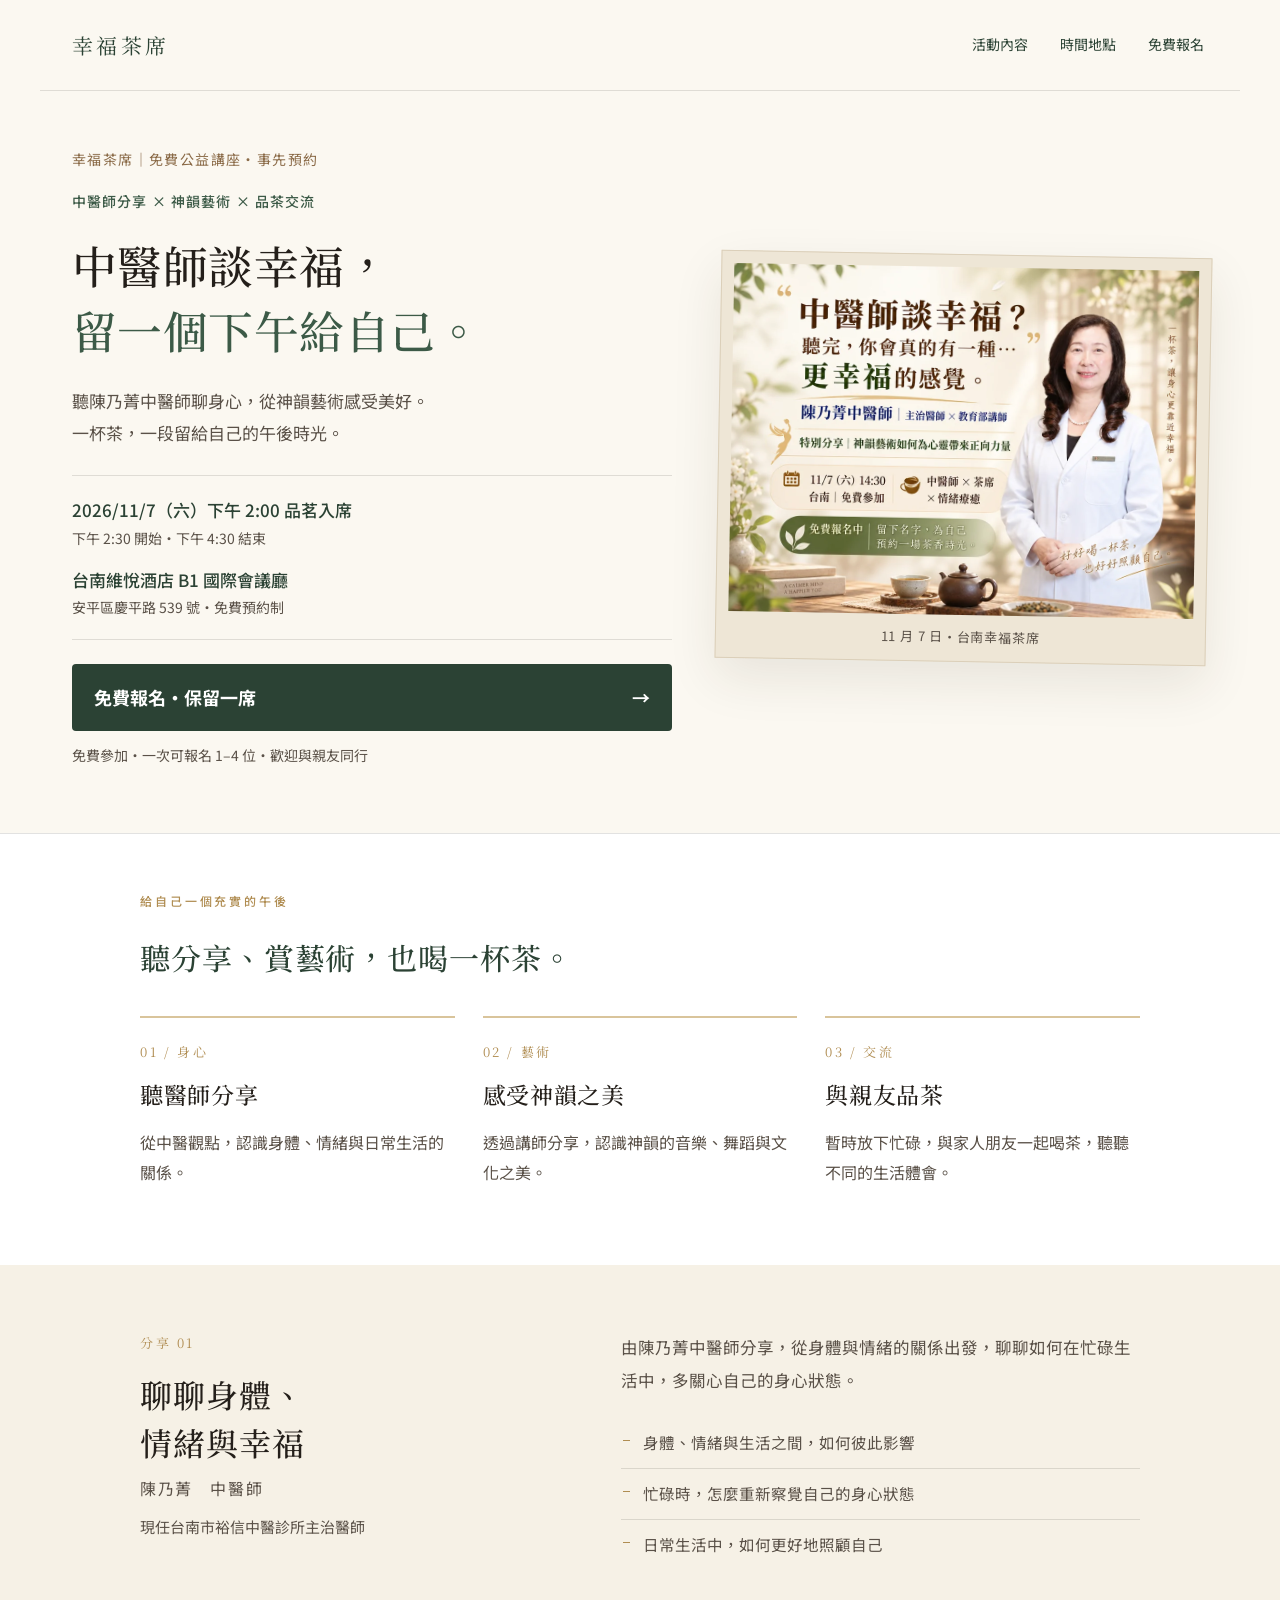
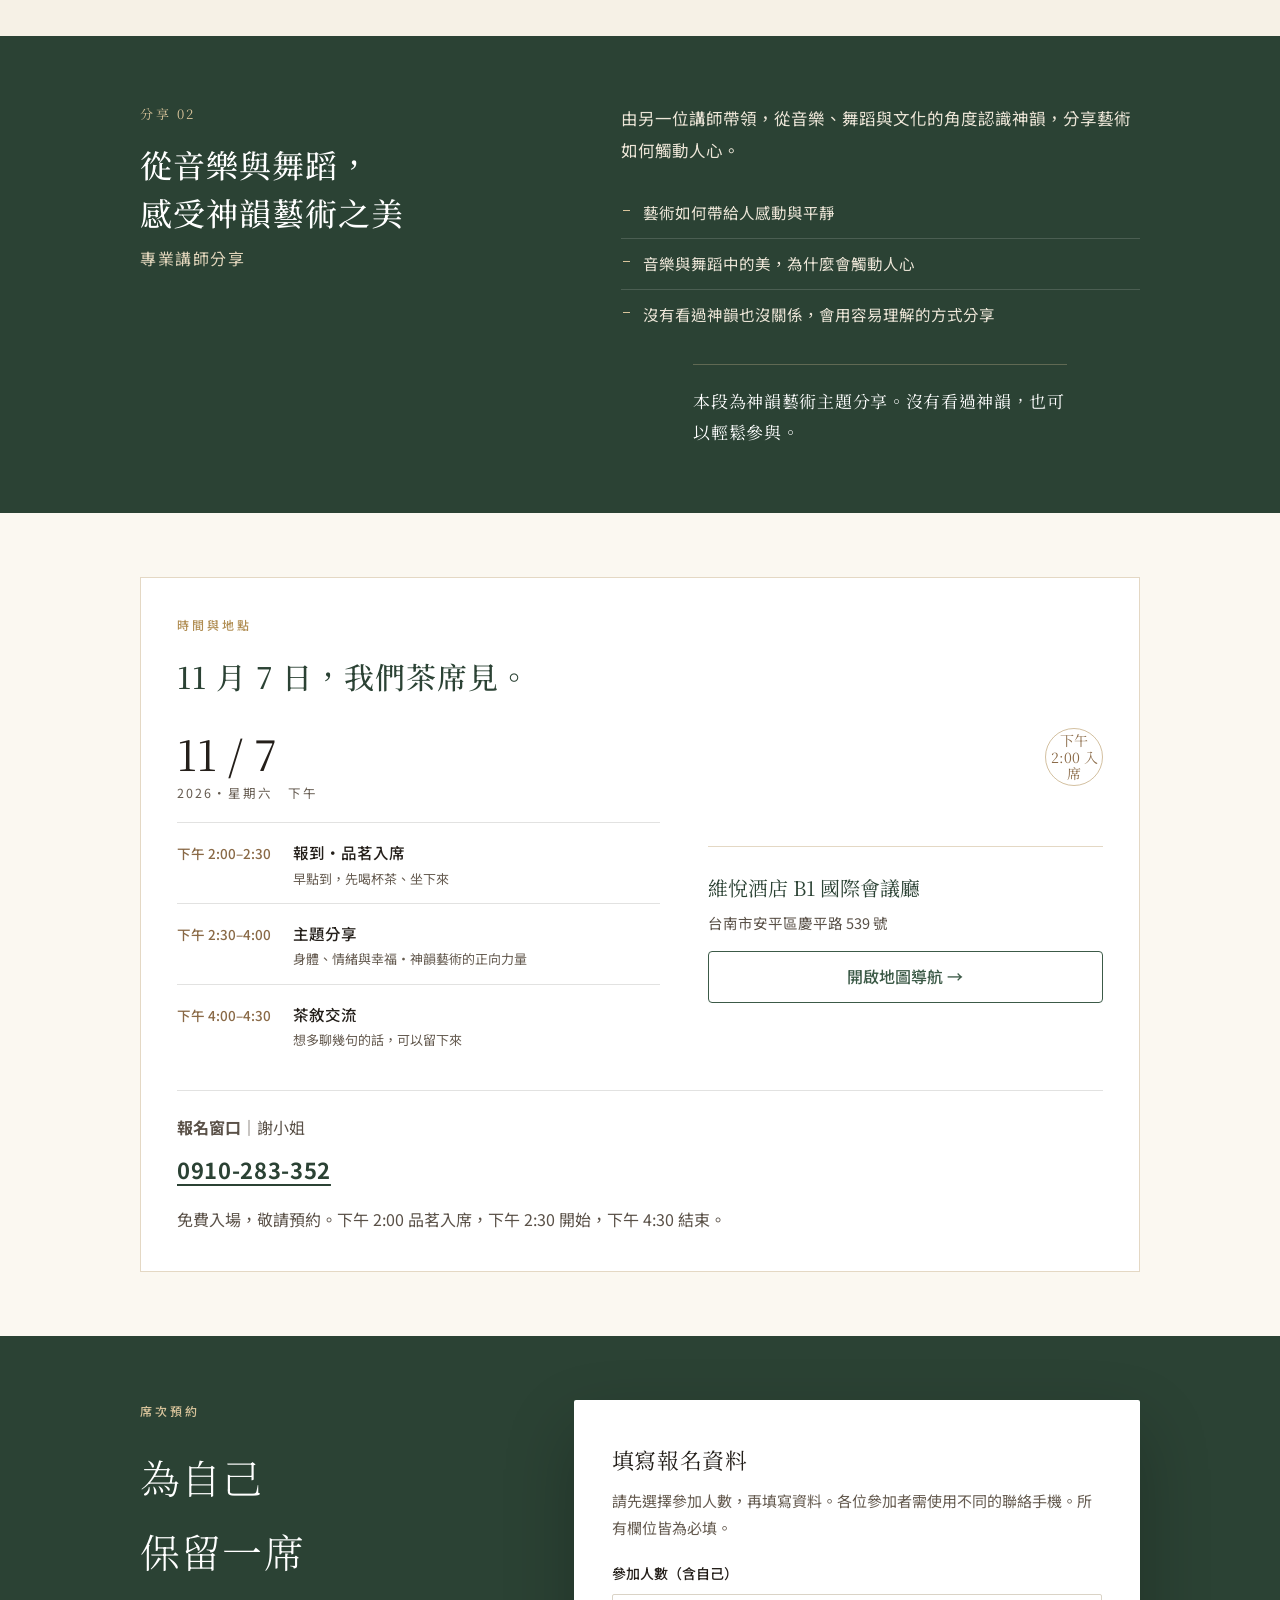
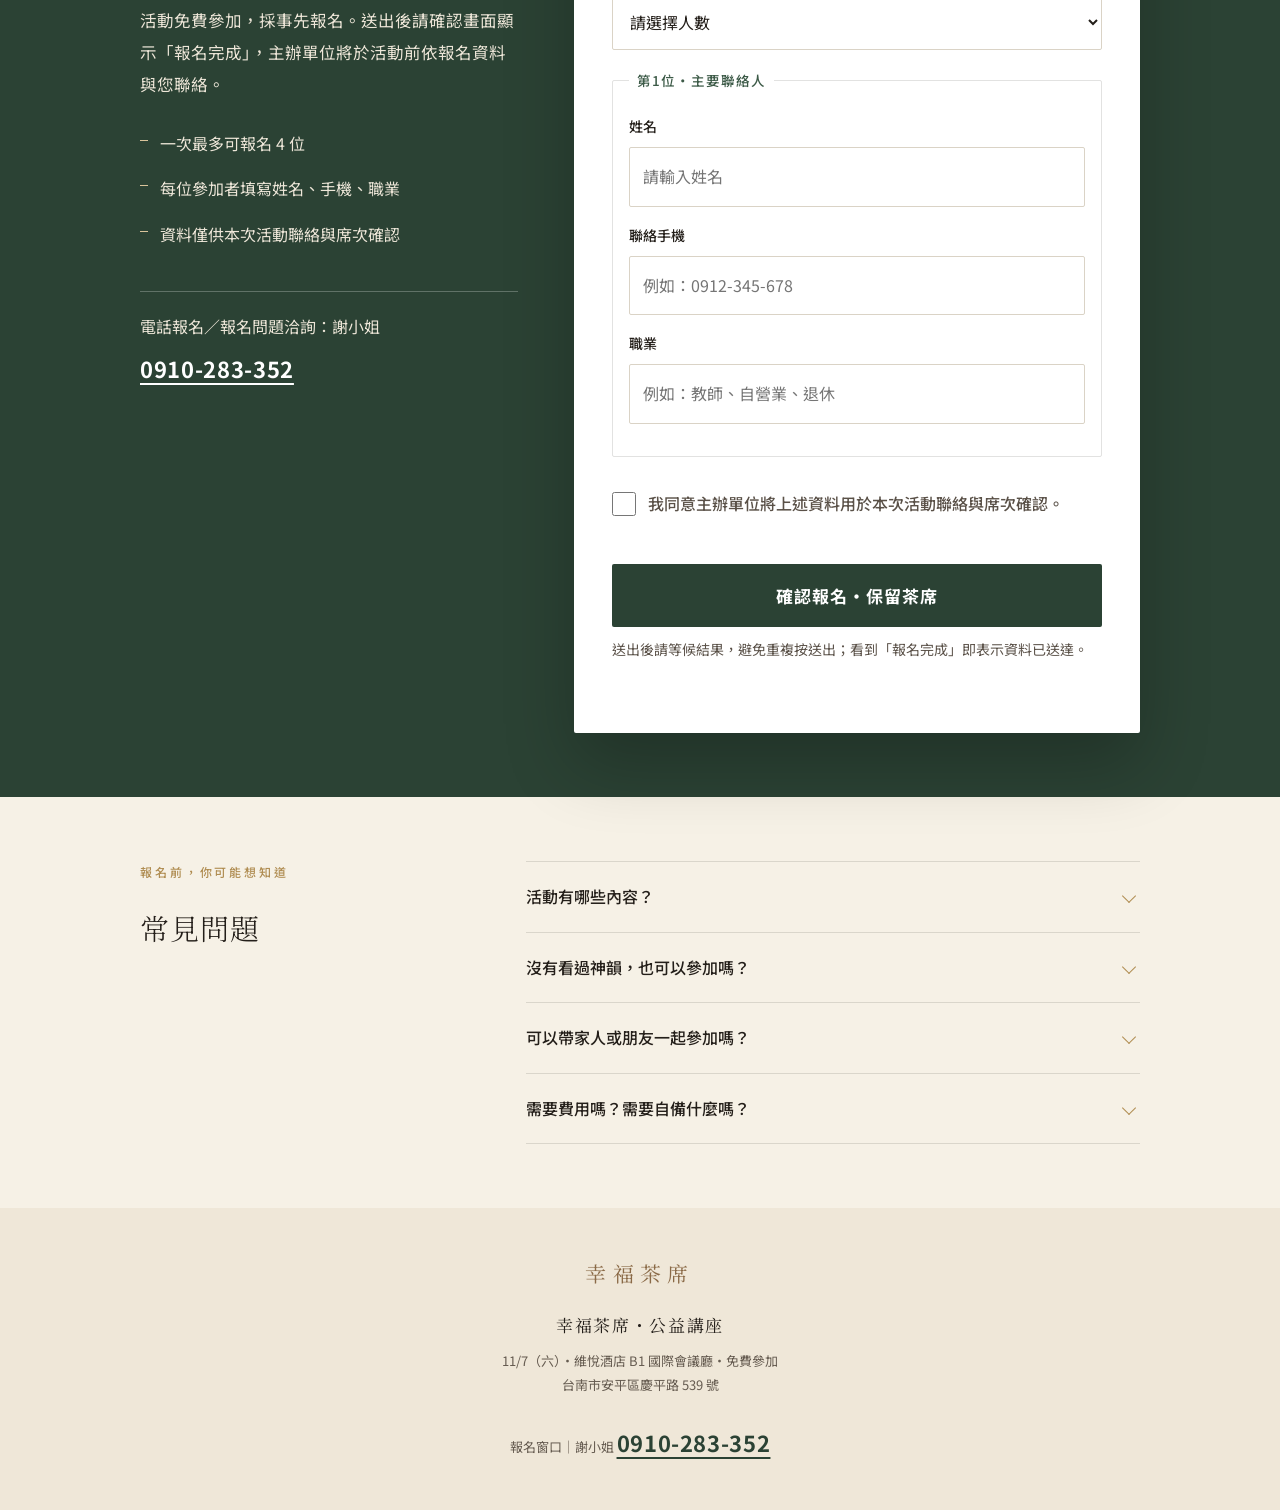
==== index.html @ 2bff466d "Improve mobile hero, touch targets, typography, map button and image loading" ====
<!doctype html>
<html lang="zh-Hant">
<head>
  <meta charset="utf-8">
  <meta name="viewport" content="width=device-width, initial-scale=1, viewport-fit=cover">
  <title>幸福茶席｜11/7（六）台南・免費公益講座</title>
  <meta name="description" content="11/7（六）台南免費幸福茶席。陳乃菁中醫師聊身體、情緒與幸福，並由專業講師分享神韻藝術如何為心靈帶來正向力量。留一個下午給自己。">
  <meta name="theme-color" content="#F6F1E6">
  <meta property="og:title" content="幸福茶席｜11/7（六）台南・免費公益講座">
  <meta property="og:description" content="11/7 台南免費幸福茶席：陳乃菁中醫師談身體與情緒，神韻藝術分享，品茶交流。下午 2:00 入席，維悅酒店 B1。">
  <meta property="og:type" content="website">
  <meta property="og:image" content="https://socialimpactlab0.github.io/happiness-tea-tainan-1107/assets/images/1107-main.png">
  <link rel="preconnect" href="https://fonts.googleapis.com">
  <link rel="preconnect" href="https://fonts.gstatic.com" crossorigin>
  <link href="https://fonts.googleapis.com/css2?family=Noto+Serif+TC:wght@300;400;500;600&family=Noto+Sans+TC:wght@400;500;700&family=LXGW+WenKai+TC&display=swap" rel="stylesheet">
  <link rel="stylesheet" href="assets/style.css">

  <style>
    /* 活動內容優先；沿用原有 GAS、追蹤與表單契約。 */
    .hero.hero-clean{min-height:0;background:var(--paper2);color:var(--ink);display:block}
    .site-nav{max-width:1200px;margin:auto;padding:22px 32px;display:flex;align-items:center;justify-content:space-between;border-bottom:1px solid var(--hair)}
    .site-brand{font-family:var(--serif);font-size:21px;color:var(--green-d);text-decoration:none;letter-spacing:.16em}
    .nav-links{display:flex;gap:24px;font-size:14px;color:var(--green-d)}
    .nav-links a{text-decoration:none;padding:6px 0}
    .hero-clean-grid{max-width:1200px;margin:auto;display:grid;grid-template-columns:1.1fr .9fr;gap:46px;align-items:center;padding:56px 32px 64px}
    .hero-kicker{color:var(--tea);font-size:14px;letter-spacing:.1em;margin-bottom:16px}
    .hero-clean .eyebrow{font-size:14px;color:var(--green);margin-bottom:18px;letter-spacing:.08em}
    .hero-clean h1{font-size:clamp(34px,3.5vw,49px);font-weight:500;color:var(--ink);line-height:1.45;text-shadow:none;margin:0;letter-spacing:.01em}
    .hero-clean h1 em{color:var(--green);font-style:normal}
    .hero-sub-clean{font-size:17px;line-height:1.9;color:var(--ink2);margin-top:22px;max-width:32em}
    .hero-meta-clean{border-top:1px solid var(--hair);border-bottom:1px solid var(--hair);margin-top:26px;padding:18px 0;display:grid;gap:12px}
    .hero-meta-clean b{font-size:17px;color:var(--green-d);display:block;font-weight:500}
    .hero-meta-clean small{font-size:14px;color:var(--ink2);display:block}
    .cta-clean{display:flex;justify-content:space-between;align-items:center;background:var(--green-d);color:white;text-decoration:none;padding:17px 22px;margin-top:24px;font-size:18px;font-weight:700;border-radius:4px;min-height:56px}
    .cta-clean:hover{background:#203b2b}
    .hero-micro{font-size:14px;color:var(--ink2);margin-top:12px}
    .hero-portrait{margin:0;min-width:0;background:#eee6d6;padding:12px;transform:rotate(1deg);box-shadow:0 20px 50px #352c1918;border:1px solid #dbcfb9}
    .hero-portrait img{display:block;width:100%;height:auto}
    .hero-portrait figcaption{color:var(--ink2);font-size:13px;text-align:center;padding:10px 0 0;letter-spacing:.06em}
    .benefits{padding:56px 0;background:white;border-top:1px solid var(--hair)}
    .benefits h2{font-size:30px;font-weight:500;color:var(--green-d)}
    .benefit-grid{display:grid;grid-template-columns:repeat(3,1fr);gap:28px;margin-top:30px}
    .benefit-card{padding:22px 0;border-top:2px solid var(--gold-l)}
    .benefit-card .num{margin-bottom:10px}
    .benefit-card h3{font-size:23px;font-weight:500;margin-bottom:12px}
    .benefit-card p{font-size:16px;color:var(--ink2)}
    .talk-body,.talk-body.dark{padding:66px 0}
    .talk h2{font-weight:500;font-size:32px}
    .who,.who.light{font-size:16px;color:var(--ink2)}
    .who.light{color:#e2d6bc}
    .talk-two .dark-list li{color:#ede6d8}
    .talk-two .dark-list li+li{border-color:#ffffff26}
    .talk-two .lead.light{color:#ede6d8}
    .art-stage{display:none}
    .bridge{font-size:17px;text-align:left;margin-top:24px;padding-top:20px}
    .when{padding:64px 0;background:var(--paper2)}
    .when-card{margin:0 auto;max-width:none;box-shadow:none;padding:36px}
    .when .eyebrow{margin-bottom:12px}
    .when h2{font-size:30px;color:var(--green-d);font-weight:500;margin-bottom:24px}
    .when-date small,.flow small,.helper,.foot small,.success-state p{color:#655b50}
    .reg,.faq{padding:64px 0}
    .helper{font-size:15px;line-height:1.8}
    .reg-points li{font-size:16px;color:#ede6d8}
    .reg .lead.light{color:#ede6d8}
    .required-note{font-size:14px;color:var(--ink2);margin-top:10px}
    .form-card .submit:disabled{opacity:.65;cursor:wait}
    .status{font-size:15px}
    .event-contact{margin-top:26px;padding-top:22px;border-top:1px solid var(--hair);font-size:16px;color:var(--ink2)}
    .event-contact p+p{margin-top:10px}
    .contact-phone{display:inline-block;color:var(--green-d);font-size:22px;font-weight:700;letter-spacing:.03em;padding:6px 0;text-underline-offset:5px}
    .reg-contact{border-top:1px solid #ffffff40;padding-top:20px;margin-top:22px;font-size:16px;color:#ede6d8}
    .reg-contact .contact-phone{color:#fff}
    .doctor-position{font-size:15px;color:var(--ink2);margin-top:-10px}
    .foot-contact{margin-top:18px}
    section[id]{scroll-margin-top:24px}
    @media(max-width:859px){
      .site-nav{padding:16px 22px}.site-brand{font-size:18px}.nav-links{gap:16px;font-size:13px}
      .hero-clean-grid{grid-template-columns:1fr;gap:32px;padding:32px 24px 42px}
      .hero-clean h1{font-size:clamp(30px,7.6vw,42px)}
      .hero-sub-clean{font-size:16px;margin-top:18px}.hero-kicker{font-size:13px}
      .hero-portrait{transform:none;max-width:480px;width:100%;margin:0 auto}
      .benefits{padding:40px 0}.benefit-grid{grid-template-columns:1fr;gap:8px;margin-top:22px}
      .benefit-card{padding:18px 0}.benefit-card h3{font-size:22px}.benefits h2,.talk h2,.when h2{font-size:27px}
      .talk-body,.talk-body.dark,.reg,.faq{padding:44px 0}
      .when{padding:42px 0}.when-card{padding:26px 20px}.flow li{grid-template-columns:96px 1fr;gap:10px}
      .hero-micro{font-size:13px}.site-nav a{min-height:32px;display:inline-flex;align-items:center}
      .sticky a{font-size:17px}
    }

    /* 手機閱讀與觸控優化 */
    .mobile-invitation{display:none}
    .consent{cursor:pointer;min-height:48px;padding:12px 0;align-items:flex-start;gap:12px}
    .consent input[type="checkbox"]{width:24px;height:24px;min-width:24px;flex:0 0 24px;margin:3px 0 0;cursor:pointer}
    .consent>span{font-size:16px;line-height:1.8;margin:0}
    .site-nav .nav-links a{min-height:44px;display:inline-flex;align-items:center;padding:10px 4px}
    .venue a{display:flex;align-items:center;justify-content:center;min-height:48px;width:100%;padding:10px 14px;border:1px solid var(--green);border-radius:4px;font-size:16px;font-weight:500;text-decoration:none}
    @media(max-width:859px){
      .nav-venue{display:none!important}
      .site-nav{padding:10px 20px}
      .site-nav .site-brand{min-height:44px}
      .nav-links{font-size:15px;gap:16px}
      .hero-clean-grid{display:flex;flex-direction:column;gap:0;padding:0}
      .hero-portrait{order:0;max-width:none;padding:0;background:#efe8d9;border:none;box-shadow:none}
      .desktop-poster,.hero-portrait figcaption{display:none}
      .mobile-invitation{display:block;position:relative;height:300px;overflow:hidden;background:radial-gradient(ellipse at 0% 0%,#fffdf7,transparent 80%),#f1e9d8}
      .invitation-copy{position:relative;z-index:2;padding:27px 0 20px 24px;width:62%;pointer-events:none}
      .invitation-copy p{font-size:14px;color:#655b50;line-height:1.6}
      .invitation-copy h2{font-size:40px;line-height:1.3;letter-spacing:.04em;font-weight:600;margin:14px 0;color:#352d22}
      .invitation-copy h2 span{color:var(--green)}
      .invitation-copy .invitation-doctor{font-size:17px;font-weight:500;color:var(--green-d);margin-bottom:5px}
      .invitation-portrait{position:absolute;right:0;top:0;width:47%;height:100%;background:url("assets/images/1107-main.webp") 83% 25% / auto 330px no-repeat}
      .invitation-portrait::after{content:"";position:absolute;inset:0;background:linear-gradient(90deg,#f1e9d8 0%,transparent 22%),linear-gradient(0deg,#f1e9d8,transparent 16%)}
      .hero-copy-clean{width:100%;padding:22px 24px 28px}
      .hero-copy-clean h1{position:absolute;width:1px;height:1px;padding:0;overflow:hidden;clip-path:inset(50%);white-space:nowrap}
      .hero-kicker{font-size:14px;margin-bottom:10px;color:var(--green);font-weight:500}
      .hero-clean .eyebrow{display:none}
      .hero-sub-clean{font-size:16px;margin:0;line-height:1.8}
      .hero-meta-clean{margin-top:16px;padding:14px 0;gap:10px}
      .hero-meta-clean b{font-size:16px}.hero-meta-clean small{font-size:14px}
      .cta-clean{margin-top:16px;min-height:52px;padding:14px 18px}
      .hero-micro{font-size:14px;margin-top:10px}
      .eyebrow,.num,.who,.who.light{font-size:14px}
      .eyebrow{letter-spacing:.12em}
      .lead,.talk li,.benefit-card p,.reg-points li,details p{font-size:16px}
      .when-date small,.flow time,.flow small,.venue span,.foot small,.required-note,.helper{font-size:14px}
      .flow li{grid-template-columns:1fr;gap:3px;padding:15px 0}
      .flow b{font-size:16px}
      .small-seal{width:72px;height:72px;font-size:14px;line-height:1.4}
      label>span,legend{font-size:16px}
      .form-card{padding:26px 20px}
      .status,.success-state p{font-size:16px}
      .contact-phone{min-height:44px}
      .foot{padding-bottom:32px}
    }
    @media(max-width:360px){
      .invitation-copy{padding-left:20px}
      .invitation-copy h2{font-size:36px}
      .invitation-copy p{font-size:13px}
      .nav-links{gap:12px;font-size:14px}
    }
  </style>
</head>
<body>

  <header class="hero hero-clean" id="top">
    <nav class="site-nav" aria-label="頁面導覽">
      <a class="site-brand" href="#top">幸福茶席</a>
      <div class="nav-links"><a href="#program">活動內容</a><a class="nav-venue" href="#event-info">時間地點</a><a href="#registration">免費報名</a></div>
    </nav>
    <div class="hero-clean-grid">
      <div class="hero-copy-clean">
        <p class="hero-kicker">幸福茶席｜免費公益講座・事先預約</p>
        <p class="eyebrow">中醫師分享 × 神韻藝術 × 品茶交流</p>
        <h1>中醫師談幸福，<br><em>留一個下午給自己。</em></h1>
        <p class="hero-sub-clean">聽陳乃菁中醫師聊身心，從神韻藝術感受美好。<br>一杯茶，一段留給自己的午後時光。</p>

        <div class="hero-meta-clean">
          <span>
            <b>2026/11/7（六）下午 2:00 品茗入席</b>
            <small>下午 2:30 開始・下午 4:30 結束</small>
          </span>
          <span>
            <b>台南維悅酒店 B1 國際會議廳</b>
            <small>安平區慶平路 539 號・免費預約制</small>
          </span>
        </div>

        <a class="cta-clean" href="#registration">免費報名・保留一席 <span aria-hidden="true">→</span></a>
        <p class="hero-micro">免費參加・一次可報名 1–4 位・歡迎與親友同行</p>
      </div>

      <figure class="hero-portrait">
        <img class="desktop-poster" src="assets/images/1107-main.webp" width="1024" height="768" alt="幸福茶席活動海報，陳乃菁中醫師主講" fetchpriority="high">
        <div class="mobile-invitation">
          <div class="invitation-copy"><p>一杯茶・一個美好的午後</p><h2>中醫師<br>談<span>幸福</span></h2><p class="invitation-doctor">陳乃菁 中醫師</p><p>身心分享 × 神韻藝術</p></div>
          <div class="invitation-portrait" role="img" aria-label="陳乃菁中醫師"></div>
        </div>
        <figcaption>11 月 7 日・台南幸福茶席</figcaption>
      </figure>
    </div>
  </header>

  <main>
    <section class="benefits" id="program" aria-labelledby="benefits-title">
      <div class="wrap">
        <p class="eyebrow">給自己一個充實的午後</p>
        <h2 id="benefits-title">聽分享、賞藝術，也喝一杯茶。</h2>
        <div class="benefit-grid">
          <article class="benefit-card"><span class="num">01 / 身心</span><h3>聽醫師分享</h3><p>從中醫觀點，認識身體、情緒與日常生活的關係。</p></article>
          <article class="benefit-card"><span class="num">02 / 藝術</span><h3>感受神韻之美</h3><p>透過講師分享，認識神韻的音樂、舞蹈與文化之美。</p></article>
          <article class="benefit-card"><span class="num">03 / 交流</span><h3>與親友品茶</h3><p>暫時放下忙碌，與家人朋友一起喝茶，聽聽不同的生活體會。</p></article>
        </div>
      </div>
    </section>

    <section class="talk talk-one">
      <div class="talk-body">
        <div class="wrap two">
          <div>
            <span class="num">分享 01</span>
            <h2>聊聊身體、<br>情緒與幸福</h2>
            <p class="who">陳乃菁　中醫師</p>
            <p class="doctor-position">現任台南市裕信中醫診所主治醫師</p>
          </div>
          <div>
            <p class="lead">由陳乃菁中醫師分享，從身體與情緒的關係出發，聊聊如何在忙碌生活中，多關心自己的身心狀態。</p>
            <ul>
              <li>身體、情緒與生活之間，如何彼此影響</li>
              <li>忙碌時，怎麼重新察覺自己的身心狀態</li>
              <li>日常生活中，如何更好地照顧自己</li>
            </ul>
          </div>
        </div>
      </div>
    </section>

    <section class="talk talk-two">
      <div class="art-stage" aria-hidden="true">
        <span class="art-char">美</span>
        <span class="art-vertical">音樂・舞蹈・藝術・心靈</span>
      </div>
      <div class="talk-body dark">
        <div class="wrap two">
          <div>
            <span class="num light">分享 02</span>
            <h2>從音樂與舞蹈，<br>感受神韻藝術之美</h2>
            <p class="who light">專業講師分享</p>
          </div>
          <div>
            <p class="lead light">由另一位講師帶領，從音樂、舞蹈與文化的角度認識神韻，分享藝術如何觸動人心。</p>
            <ul class="dark-list">
              <li>藝術如何帶給人感動與平靜</li>
              <li>音樂與舞蹈中的美，為什麼會觸動人心</li>
              <li>沒有看過神韻也沒關係，會用容易理解的方式分享</li>
            </ul>
            <p class="bridge">本段為神韻藝術主題分享。沒有看過神韻，也可以輕鬆參與。</p>
          </div>
        </div>
      </div>
    </section>

    <section class="when" id="event-info">
      <div class="wrap">
        <div class="when-card">
          <p class="eyebrow">時間與地點</p>
          <h2>11 月 7 日，我們茶席見。</h2>
          <div class="when-head">
            <div class="when-date">11 / 7<small>2026・星期六　下午</small></div>
            <div class="small-seal">下午<br>2:00 入席</div>
          </div>

          <div class="when-two">
            <ol class="flow">
              <li><time>下午 2:00–2:30</time><div><b>報到・品茗入席</b><small>早點到，先喝杯茶、坐下來</small></div></li>
              <li><time>下午 2:30–4:00</time><div><b>主題分享</b><small>身體、情緒與幸福・神韻藝術的正向力量</small></div></li>
              <li><time>下午 4:00–4:30</time><div><b>茶敘交流</b><small>想多聊幾句的話，可以留下來</small></div></li>
            </ol>

            <div class="venue">
              <b>維悅酒店 B1 國際會議廳</b>
              <span>台南市安平區慶平路 539 號</span>
              <a href="https://maps.google.com/?q=台南市安平區慶平路539號" target="_blank" rel="noopener">開啟地圖導航 →</a>
            </div>
          </div>
          <div class="event-contact">
            <p><strong>報名窗口</strong>｜謝小姐<br><a class="contact-phone" href="tel:0910283352" aria-label="撥打報名電話 0910-283-352，謝小姐">0910-283-352</a></p>
            <p>免費入場，敬請預約。下午 2:00 品茗入席，下午 2:30 開始，下午 4:30 結束。</p>
          </div>
        </div>
      </div>
    </section>

    <section class="reg" id="registration">
      <div class="wrap reg-two">
        <div>
          <p class="eyebrow on-dark">席次預約</p>
          <h2>為自己<br>保留一席</h2>
          <p class="lead light">活動免費參加，採事先報名。送出後請確認畫面顯示「報名完成」，主辦單位將於活動前依報名資料與您聯絡。</p>
          <ul class="reg-points">
            <li>一次最多可報名 4 位</li>
            <li>每位參加者填寫姓名、手機、職業</li>
            <li>資料僅供本次活動聯絡與席次確認</li>
          </ul>
          <div class="reg-contact">
            <p>電話報名／報名問題洽詢：謝小姐</p>
            <a class="contact-phone" href="tel:0910283352">0910-283-352</a>
          </div>
        </div>

        <div class="form-card">
          <form id="registrationForm" novalidate>
            <input class="honeypot" type="text" name="website" tabindex="-1" autocomplete="off" aria-hidden="true">

            <h3>填寫報名資料</h3>
            <p class="helper">請先選擇參加人數，再填寫資料。各位參加者需使用不同的聯絡手機。所有欄位皆為必填。</p>

            <label>
              <span>參加人數（含自己）</span>
              <select name="partySize" required>
                <option value="">請選擇人數</option>
                <option value="1">1 位</option>
                <option value="2">2 位</option>
                <option value="3">3 位</option>
                <option value="4">4 位</option>
              </select>
            </label>

            <div id="participantList">
              <fieldset class="participant-group" data-participant="1">
                <legend>第1位・主要聯絡人</legend>
                <label><span>姓名</span><input type="text" name="participant1Name" autocomplete="name" maxlength="40" placeholder="請輸入姓名" required></label>
                <label><span>聯絡手機</span><input type="tel" name="participant1Phone" autocomplete="tel" inputmode="tel" maxlength="20" placeholder="例如：0912-345-678" required></label>
                <label><span>職業</span><input type="text" name="participant1Occupation" autocomplete="organization-title" maxlength="50" placeholder="例如：教師、自營業、退休" required></label>
              </fieldset>

              <fieldset class="participant-group" data-participant="2" hidden>
                <legend>第2位・同行者</legend>
                <label><span>姓名</span><input type="text" name="participant2Name" maxlength="40" placeholder="請輸入姓名" disabled></label>
                <label><span>聯絡手機</span><input type="tel" name="participant2Phone" inputmode="tel" maxlength="20" placeholder="例如：0912-345-678" disabled></label>
                <label><span>職業</span><input type="text" name="participant2Occupation" maxlength="50" placeholder="例如：教師、自營業、退休" disabled></label>
              </fieldset>

              <fieldset class="participant-group" data-participant="3" hidden>
                <legend>第3位・同行者</legend>
                <label><span>姓名</span><input type="text" name="participant3Name" maxlength="40" placeholder="請輸入姓名" disabled></label>
                <label><span>聯絡手機</span><input type="tel" name="participant3Phone" inputmode="tel" maxlength="20" placeholder="例如：0912-345-678" disabled></label>
                <label><span>職業</span><input type="text" name="participant3Occupation" maxlength="50" placeholder="例如：教師、自營業、退休" disabled></label>
              </fieldset>

              <fieldset class="participant-group" data-participant="4" hidden>
                <legend>第4位・同行者</legend>
                <label><span>姓名</span><input type="text" name="participant4Name" maxlength="40" placeholder="請輸入姓名" disabled></label>
                <label><span>聯絡手機</span><input type="tel" name="participant4Phone" inputmode="tel" maxlength="20" placeholder="例如：0912-345-678" disabled></label>
                <label><span>職業</span><input type="text" name="participant4Occupation" maxlength="50" placeholder="例如：教師、自營業、退休" disabled></label>
              </fieldset>
            </div>

            <label class="consent">
              <input type="checkbox" name="consent" required>
              <span>我同意主辦單位將上述資料用於本次活動聯絡與席次確認。</span>
            </label>

            <button class="btn submit submit-button" type="submit">
              <span class="button-text">確認報名・保留茶席</span>
              <span class="button-loading" hidden>資料送出中…</span>
            </button>
            <p class="required-note">送出後請等候結果，避免重複按送出；看到「報名完成」即表示資料已送達。</p>
            <p class="status" id="formStatus" role="status" aria-live="polite"></p>
          </form>

          <div class="success-state" id="successState" hidden>
            <div class="success-icon" aria-hidden="true">✓</div>
            <small>報名完成</small>
            <h3>謝謝您，期待茶會相見</h3>
            <p>我們已收到您的報名資料。請記下 11/7 的午後茶席，活動前將依報名資料與您聯絡。</p>
            <button class="btn outline" id="newRegistration" type="button">再新增一筆報名</button>
          </div>
        </div>
      </div>
    </section>

    <section class="faq">
      <div class="wrap faq-two">
        <div>
          <p class="eyebrow">報名前，你可能想知道</p>
          <h2>常見問題</h2>
        </div>
        <div>
          <details>
            <summary>活動有哪些內容？</summary>
            <p>活動包含陳乃菁中醫師的身心主題分享、另一位講師的神韻藝術分享，以及品茗與茶敘交流。</p>
          </details>
          <details>
            <summary>沒有看過神韻，也可以參加嗎？</summary>
            <p>可以。神韻藝術分享由另一位專業講師進行，會以容易理解的方式談藝術帶給人的感動與正向力量，不需要事先了解神韻。</p>
          </details>
          <details>
            <summary>可以帶家人或朋友一起參加嗎？</summary>
            <p>可以。一次最多可報名 4 位，請填寫每一位實際參加者的姓名、手機與職業，以利確認茶席。</p>
          </details>
          <details>
            <summary>需要費用嗎？需要自備什麼嗎？</summary>
            <p>本場為公益講座，免費參加，採事先預約制。現場備有茶席，帶著自己來就可以。</p>
          </details>
        </div>
      </div>
    </section>

    <footer class="foot">
      <div class="foot-title">幸福茶席</div>
      <b>幸福茶席・公益講座</b>
      <small>11/7（六）・維悅酒店 B1 國際會議廳・免費參加<br>台南市安平區慶平路 539 號</small>
      <div class="foot-contact">
        <small>報名窗口｜謝小姐 <a class="contact-phone" href="tel:0910283352">0910-283-352</a></small>
      </div>
    </footer>
  </main>

  <div class="sticky" id="stickyCta">
    <a href="#registration">免費報名・保留一席</a>
  </div>

  <script>
  (function(){
    var hero = document.getElementById('top');
    var bar = document.getElementById('stickyCta');
    var reg = document.getElementById('registration');
    if(!hero || !bar) return;
    function tick(){
      var past = window.scrollY > hero.offsetHeight * 0.82;
      var rect = reg ? reg.getBoundingClientRect() : null;
      var inReg = rect && rect.top < window.innerHeight * 0.82 && rect.bottom > 0;
      bar.classList.toggle('show', past && !inReg);
    }
    window.addEventListener('scroll', tick, {passive:true});
    window.addEventListener('resize', tick);
    tick();
  })();
  </script>

  <script src="config.js"></script>
  <script src="assets/app.js"></script>
</body>
</html>
---- assets/style.css ----
:root{
  --paper:#F6F1E6; --paper2:#FBF8F1; --paper3:#EFE7D8;
  --ink:#241F1A; --ink2:#5A5148; --ink3:#8C8175;
  --green:#3C5A47; --green-d:#2B4234;
  --gold:#B08D52; --gold-l:#D9C49B; --tea:#8A6A47;
  --hair:rgba(36,31,26,.13);
  --serif:"Noto Serif TC","Songti TC","PMingLiU",serif;
  --sans:"Noto Sans TC","PingFang TC","Microsoft JhengHei",system-ui,sans-serif;
  --hand:"LXGW WenKai TC","Noto Serif TC",serif;
  --pad:24px;
}
*{box-sizing:border-box}
html{scroll-behavior:smooth;-webkit-text-size-adjust:100%}
body{margin:0;background:var(--paper);color:var(--ink);font-family:var(--sans);font-size:16px;line-height:1.85;-webkit-font-smoothing:antialiased;overflow-x:hidden}
a{color:inherit}
h1,h2,h3,p{margin:0}
h1,h2,h3{font-family:var(--serif);font-weight:300;letter-spacing:.03em}
.wrap{width:100%;max-width:1080px;margin:0 auto;padding:0 var(--pad)}
.narrow{max-width:760px}
.eyebrow{font-size:12px;letter-spacing:.24em;color:var(--gold);font-weight:500;margin:0 0 18px}
.eyebrow.on-dark{color:var(--gold-l)}

.hero{position:relative;min-height:100svh;display:flex;flex-direction:column;justify-content:flex-end;overflow:hidden;background:#241F1A;color:#fff}
.hero-visual{position:absolute;inset:0;background:url(images/1107-main.png) 72% 28%/cover no-repeat;filter:saturate(.86) brightness(.9)}
.hero-overlay{position:absolute;inset:0;background:linear-gradient(180deg,rgba(28,23,18,.62) 0%,rgba(28,23,18,.28) 28%,rgba(28,23,18,.5) 58%,rgba(24,20,16,.92) 94%)}
.hero-mark{position:absolute;top:0;left:0;right:0;z-index:3;display:flex;align-items:center;justify-content:space-between;padding:20px var(--pad) 0;color:rgba(255,255,255,.84);font-size:11px;letter-spacing:.14em}
.hero-side-title{position:absolute;z-index:3;right:20px;top:90px;writing-mode:vertical-rl;font-family:var(--serif);font-size:30px;letter-spacing:.24em;color:rgba(255,255,255,.94);text-shadow:0 2px 20px rgba(0,0,0,.45)}
.date-seal{position:absolute;z-index:3;left:var(--pad);top:72px;width:58px;height:58px;border-radius:50%;border:1px solid var(--gold-l);color:var(--gold-l);display:grid;place-items:center;text-align:center;font-family:var(--serif);font-size:15px;line-height:1.15}
.date-seal small{font-size:10px;letter-spacing:.08em}
.hero-inner{position:relative;z-index:2;padding:0 var(--pad) 30px}
.hero h1{font-size:34px;line-height:1.5;color:#fff;margin:0 0 16px;text-shadow:0 2px 24px rgba(0,0,0,.4);max-width:15em}
.hero h1 em{font-style:normal;color:var(--gold-l)}
.hero-sub{font-size:15px;line-height:1.8;color:rgba(255,255,255,.82);margin:0 0 24px;max-width:26em}
.doctor-quote{display:flex;gap:14px;align-items:center;margin:0 0 26px;padding:16px 0;border-top:1px solid rgba(217,196,155,.3);border-bottom:1px solid rgba(217,196,155,.3)}
.doctor-face,.sign-face{display:block;border-radius:50%;background:url(images/1107-main.png) 82% 28%/330% auto no-repeat;border:1px solid rgba(217,196,155,.75)}
.doctor-face{width:72px;height:72px;flex:0 0 72px}
.doctor-quote .q{font-family:var(--serif);font-size:19px;line-height:1.6;color:#fff}
.doctor-quote .by{display:block;margin-top:7px;font-size:12.5px;letter-spacing:.14em;color:var(--gold-l)}
.facts{display:grid;grid-template-columns:repeat(4,1fr);border-top:1px solid rgba(255,255,255,.2);padding-top:14px;margin-bottom:20px}
.facts div{padding-right:8px}
.facts small{display:block;font-size:10.5px;letter-spacing:.14em;color:rgba(255,255,255,.58);line-height:1.6}
.facts strong{display:block;font-size:14.5px;font-weight:500;color:#fff;line-height:1.5;margin-top:2px}
.cta{display:block;width:100%;text-align:center;text-decoration:none;background:var(--gold-l);color:#2B2118;font-weight:700;font-size:17px;letter-spacing:.06em;padding:17px 20px;border-radius:2px;box-shadow:0 10px 30px rgba(0,0,0,.28)}
.cta-note{text-align:center;font-size:12.5px;color:rgba(255,255,255,.62);margin:11px 0 0}

.invite{background:var(--paper2);padding:0 0 78px}
.invite-top{height:120px;background:linear-gradient(180deg,var(--paper) 0%,var(--paper2) 100%)}
.letter-card{position:relative;margin-top:-56px;background:#fff;border:1px solid rgba(176,141,82,.34);padding:38px 26px 34px;box-shadow:0 26px 60px rgba(60,50,38,.09)}
.letter-card::before{content:"";position:absolute;inset:7px;border:1px solid rgba(176,141,82,.18);pointer-events:none}
.letter-big{font-family:var(--serif);font-size:26px;line-height:1.62;color:var(--green-d);margin:0 0 26px}
.letter-card p{color:var(--ink2);font-size:16px;line-height:1.95;margin:0 0 15px}
.letter-card strong{color:var(--ink);font-weight:500}
.sign{display:flex;align-items:center;gap:13px;margin-top:28px;padding-top:22px;border-top:1px solid var(--hair)}
.sign-face{width:54px;height:54px;flex:0 0 54px}
.sign b{display:block;font-family:var(--serif);font-size:18px;font-weight:400;letter-spacing:.08em}
.sign small{display:block;font-size:12px;color:var(--ink3);letter-spacing:.08em}

.talk{position:relative}
.talk-photo{height:260px;background-image:url(images/1107-main.png);background-repeat:no-repeat;background-size:185% auto}
.tea-photo{background-position:18% 95%}
.talk-body{padding:40px 0 78px;background:var(--paper)}
.two{display:block}
.num{font-family:var(--serif);font-size:13px;letter-spacing:.2em;color:var(--gold);display:block;margin-bottom:14px}
.talk h2{font-size:27px;line-height:1.5;margin-bottom:8px}
.who{font-size:13.5px;letter-spacing:.1em;color:var(--ink3);margin:0 0 20px}
.lead{font-size:16.5px;line-height:1.95;color:var(--ink2)}
.lead.light{color:rgba(237,230,216,.82)}
.talk ul{list-style:none;padding:0;margin:22px 0 0}
.talk li{position:relative;padding:11px 0 11px 22px;color:var(--ink2);font-size:15.5px;line-height:1.8}
.talk li+li{border-top:1px solid var(--hair)}
.talk li::before{content:"";position:absolute;left:2px;top:22px;width:7px;height:1px;background:var(--gold)}

.talk-two{background:var(--green-d);color:#EDE6D8}
.art-stage{height:250px;position:relative;overflow:hidden;background:
  radial-gradient(circle at 74% 26%,rgba(217,196,155,.22),transparent 18%),
  linear-gradient(135deg,#355143 0%,#2B4234 55%,#203228 100%)}
.art-char{position:absolute;right:5%;top:-8%;font-family:var(--serif);font-size:230px;color:rgba(217,196,155,.08);line-height:1}
.art-vertical{position:absolute;right:12%;top:16%;writing-mode:vertical-rl;font-family:var(--serif);font-size:15px;letter-spacing:.24em;color:rgba(217,196,155,.6)}
.talk-body.dark{background:var(--green-d);padding:34px 0 80px}
.talk-two h2{color:#fff}
.num.light{color:var(--gold-l)}
.who.light{color:rgba(237,230,216,.6)}
.dark-list li{color:rgba(237,230,216,.84)}
.dark-list li+li{border-top-color:rgba(237,230,216,.16)}
.dark-list li::before{background:var(--gold-l)}
.bridge{font-family:var(--serif);font-size:21px;line-height:1.85;color:#fff;margin:34px 0 0;padding-top:28px;border-top:1px solid rgba(217,196,155,.3);letter-spacing:.04em}

.fit{background:var(--paper2);padding:78px 0}
.fit-list{margin:26px 0 0}
.fit-row{display:flex;gap:16px;align-items:baseline;padding:20px 0;border-bottom:1px solid var(--hair)}
.fit-row:first-child{border-top:1px solid var(--hair)}
.fit-row i{font-style:normal;font-family:var(--serif);font-size:14px;color:var(--gold);letter-spacing:.08em;flex:0 0 26px}
.fit-row span{font-size:16px;line-height:1.7;color:var(--ink2)}
.fit-note{margin-top:26px;font-family:var(--serif);font-size:18px;line-height:1.8;color:var(--green)}

.when{position:relative;background:var(--paper)}
.when-photo{height:300px;background:url(images/1107-main.png) 23% 95%/180% auto no-repeat;position:relative}
.when-photo::after{content:"";position:absolute;inset:0;background:linear-gradient(180deg,rgba(36,31,26,.18),rgba(36,31,26,.06) 50%,rgba(246,241,230,.94) 100%)}
.when-card{position:relative;margin-top:-90px;z-index:2;background:#fff;border:1px solid rgba(176,141,82,.34);padding:32px 24px 30px;box-shadow:0 26px 60px rgba(60,50,38,.1)}
.when-head{display:flex;justify-content:space-between;align-items:flex-start;gap:16px;margin-bottom:22px}
.when-date{font-family:var(--serif);font-size:32px;line-height:1.2}
.when-date small{display:block;font-family:var(--sans);font-size:12.5px;letter-spacing:.16em;color:var(--ink3);margin-top:7px}
.small-seal{width:58px;height:58px;border-radius:50%;border:1px solid rgba(176,141,82,.55);color:var(--tea);display:grid;place-items:center;text-align:center;font-family:var(--serif);font-size:14px;line-height:1.2}
.flow{list-style:none;padding:0;margin:0}
.flow li{display:grid;grid-template-columns:104px 1fr;gap:12px;padding:13px 0;border-top:1px solid var(--hair);align-items:baseline}
.flow time{font-size:13.5px;color:var(--tea);font-weight:500}
.flow b{font-weight:500;font-size:15.5px}
.flow small{display:block;color:var(--ink3);font-size:13px;line-height:1.7}
.venue{margin-top:24px;padding-top:22px;border-top:1px solid rgba(176,141,82,.34)}
.venue b{display:block;font-family:var(--serif);font-size:20px;font-weight:400;color:var(--green-d)}
.venue span{display:block;color:var(--ink2);font-size:14.5px;margin-top:4px}
.venue a{display:inline-block;margin-top:14px;font-size:14px;color:var(--green);text-decoration:none;border-bottom:1px solid rgba(60,90,71,.35);padding-bottom:2px}

.reg{background:var(--green-d);color:#EDE6D8;padding:78px 0 84px;scroll-margin-top:20px}
.reg h2{color:#fff;font-size:30px;margin-bottom:16px}
.reg-points{list-style:none;padding:0;margin:20px 0 34px}
.reg-points li{position:relative;padding:8px 0 8px 20px;font-size:14.5px;color:rgba(237,230,216,.78)}
.reg-points li::before{content:"";position:absolute;left:0;top:19px;width:8px;height:1px;background:var(--gold-l)}
.form-card{background:#fff;color:var(--ink);padding:28px 22px 26px;border-radius:2px;box-shadow:0 30px 70px rgba(0,0,0,.24)}
.form-card h3{font-size:22px;font-weight:400;margin:0 0 6px}
.helper{color:var(--ink3);font-size:13px;margin:0 0 20px}
label{display:block;margin:16px 0}
label>span{display:block;font-weight:500;font-size:14px;margin-bottom:7px}
input,select{width:100%;padding:14px 13px;border:1px solid #DAD3C6;border-radius:2px;font:inherit;font-size:16px;background:#fff;color:var(--ink)}
input:focus,select:focus{outline:2px solid rgba(60,90,71,.45);outline-offset:1px;border-color:var(--green)}
fieldset{border:1px solid var(--hair);border-radius:2px;padding:6px 16px 16px;margin:18px 0}
legend{padding:0 8px;font-weight:500;font-size:13.5px;color:var(--green);letter-spacing:.08em}
.consent{display:flex;gap:11px;align-items:flex-start;font-size:13.5px;color:var(--ink2);line-height:1.7;margin-top:20px}
.consent input{width:auto;margin-top:6px;flex:0 0 auto;accent-color:var(--green)}
.btn{display:inline-flex;align-items:center;justify-content:center;text-decoration:none;border:none;cursor:pointer;font:inherit;font-weight:700;border-radius:2px;padding:16px 20px;letter-spacing:.06em}
.btn.submit{width:100%;background:var(--green-d);color:#fff;margin-top:18px;font-size:17px;min-height:54px}
.btn.outline{border:1px solid var(--green);color:var(--green);background:#fff}
.status{min-height:24px;color:var(--green);font-size:13px;margin:10px 0 0}
.success-state{text-align:center;padding:20px 4px}
.success-icon{width:58px;height:58px;margin:0 auto 16px;border-radius:50%;display:grid;place-items:center;background:#EDF2EE;color:var(--green);font-size:26px;font-weight:700}
.success-state h3{margin:8px 0 10px}
.success-state p{color:var(--ink3);font-size:14.5px}
.honeypot{position:absolute;left:-9999px;opacity:0}
[hidden]{display:none!important}

.faq{background:var(--paper);padding:72px 0 80px}
.faq h2{font-size:29px;margin-bottom:20px}
details{border-bottom:1px solid var(--hair)}
details:first-of-type{border-top:1px solid var(--hair)}
summary{cursor:pointer;font-weight:500;font-size:16px;padding:20px 30px 20px 0;position:relative;list-style:none}
summary::-webkit-details-marker{display:none}
summary::after{content:"";position:absolute;right:6px;top:29px;width:9px;height:9px;border-right:1px solid var(--gold);border-bottom:1px solid var(--gold);transform:rotate(45deg);transition:transform .2s}
details[open] summary::after{transform:rotate(-135deg)}
details p{margin:0 0 20px;color:var(--ink2);font-size:15px;line-height:1.85;padding-right:20px}

.foot{background:var(--paper3);padding:46px var(--pad) 40px;text-align:center}
.foot-title{font-family:var(--serif);font-size:21px;color:var(--tea);letter-spacing:.3em;margin-bottom:16px}
.foot b{display:block;font-family:var(--serif);font-size:17px;font-weight:400;letter-spacing:.1em;margin-bottom:8px}
.foot small{color:var(--ink3);font-size:13px;line-height:1.9;display:block}

.sticky{position:fixed;left:0;right:0;bottom:0;z-index:60;padding:10px 14px calc(10px + env(safe-area-inset-bottom));background:rgba(246,241,230,.94);backdrop-filter:blur(10px);border-top:1px solid var(--hair);transform:translateY(120%);transition:transform .28s ease}
.sticky.show{transform:translateY(0)}
.sticky a{display:block;text-align:center;text-decoration:none;background:var(--green-d);color:#fff;font-weight:700;font-size:16px;letter-spacing:.06em;padding:15px;border-radius:2px;min-height:52px}

@media(max-width:859px){body{padding-bottom:76px}}
@media(min-width:860px){
  :root{--pad:40px}
  body{font-size:17px}
  .hero{min-height:92vh}
  .hero-visual{background-position:72% 28%}
  .hero-overlay{background:linear-gradient(90deg,rgba(28,23,18,.9) 0%,rgba(28,23,18,.72) 38%,rgba(28,23,18,.2) 64%,rgba(28,23,18,.3) 100%)}
  .hero-inner{padding-bottom:54px}
  .hero-grid{display:grid;grid-template-columns:1.08fr .92fr;gap:54px;align-items:end;max-width:1080px;margin:0 auto}
  .hero h1{font-size:52px;line-height:1.42}
  .hero-sub{font-size:17px}
  .hero-side-title{font-size:38px;top:110px;right:46px}
  .date-seal{top:104px;left:48px}
  .doctor-quote{border:0;padding:0;margin-bottom:26px}
  .facts{border-top:0;padding-top:0}
  .cta{padding:19px 20px;font-size:18px}
  .invite-top{height:150px}
  .letter-card{padding:56px 54px 50px;margin-top:-70px}
  .letter-big{font-size:33px}
  .talk-photo{height:390px;background-size:130% auto}
  .tea-photo{background-position:16% 92%}
  .two{display:grid;grid-template-columns:.9fr 1.1fr;gap:56px;align-items:start}
  .talk-body{padding:64px 0 110px}
  .talk h2{font-size:34px}
  .art-stage{height:400px}
  .art-char{font-size:360px}
  .bridge{font-size:26px;text-align:center;max-width:22em;margin-left:auto;margin-right:auto}
  .fit{padding:110px 0}
  .fit-two{display:grid;grid-template-columns:.85fr 1.15fr;gap:56px;align-items:start}
  .when-photo{height:440px;background-size:120% auto;background-position:17% 91%}
  .when-card{max-width:820px;margin:-140px auto 0;padding:52px 54px 46px}
  .when-two{display:grid;grid-template-columns:1.1fr .9fr;gap:48px;align-items:start}
  .when-date{font-size:42px}
  .reg{padding:110px 0}
  .reg-two{display:grid;grid-template-columns:.8fr 1.2fr;gap:56px;align-items:start}
  .reg h2{font-size:40px}
  .form-card{padding:40px 38px 36px}
  .faq{padding:104px 0 110px}
  .faq-two{display:grid;grid-template-columns:.7fr 1.3fr;gap:56px;align-items:start}
  .sticky{display:none}
}
a:focus-visible,button:focus-visible,summary:focus-visible{outline:2px solid var(--gold);outline-offset:3px}
@media(prefers-reduced-motion:reduce){*{animation:none!important;transition:none!important}html{scroll-behavior:auto}}
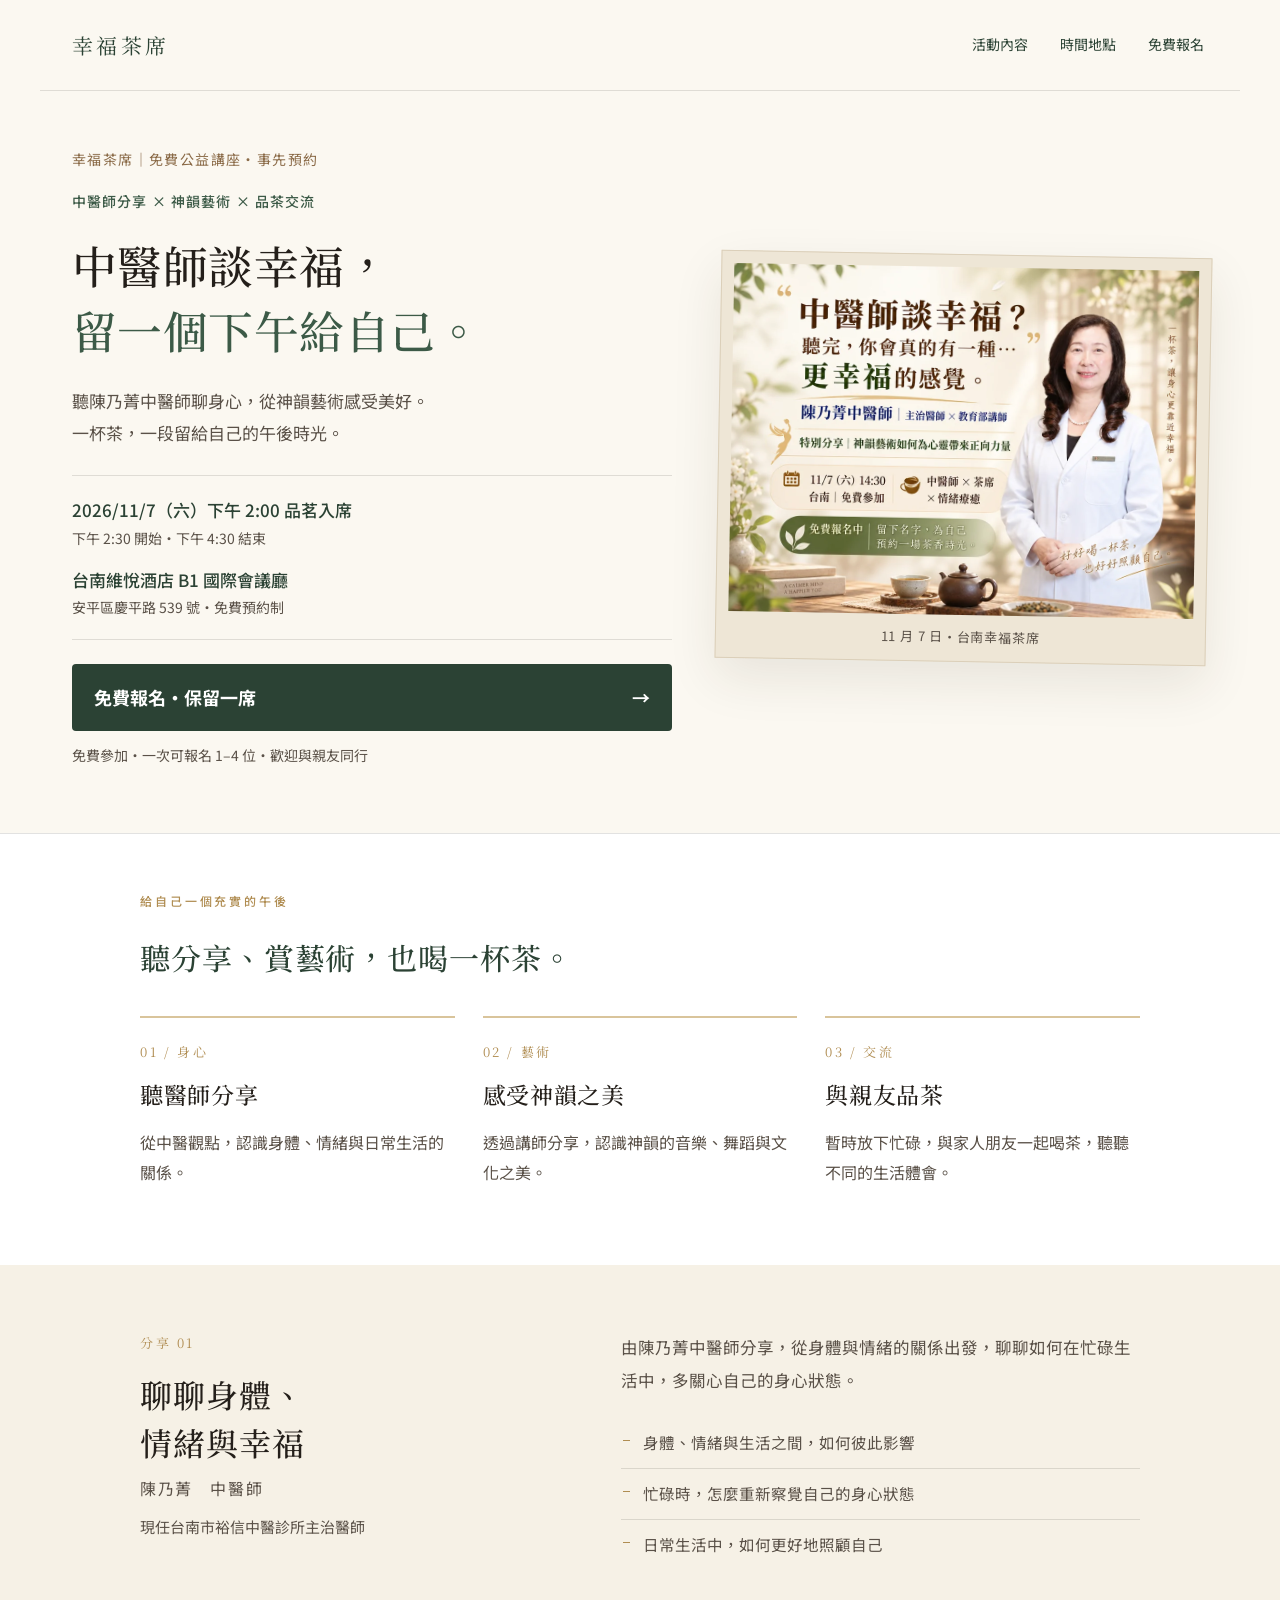
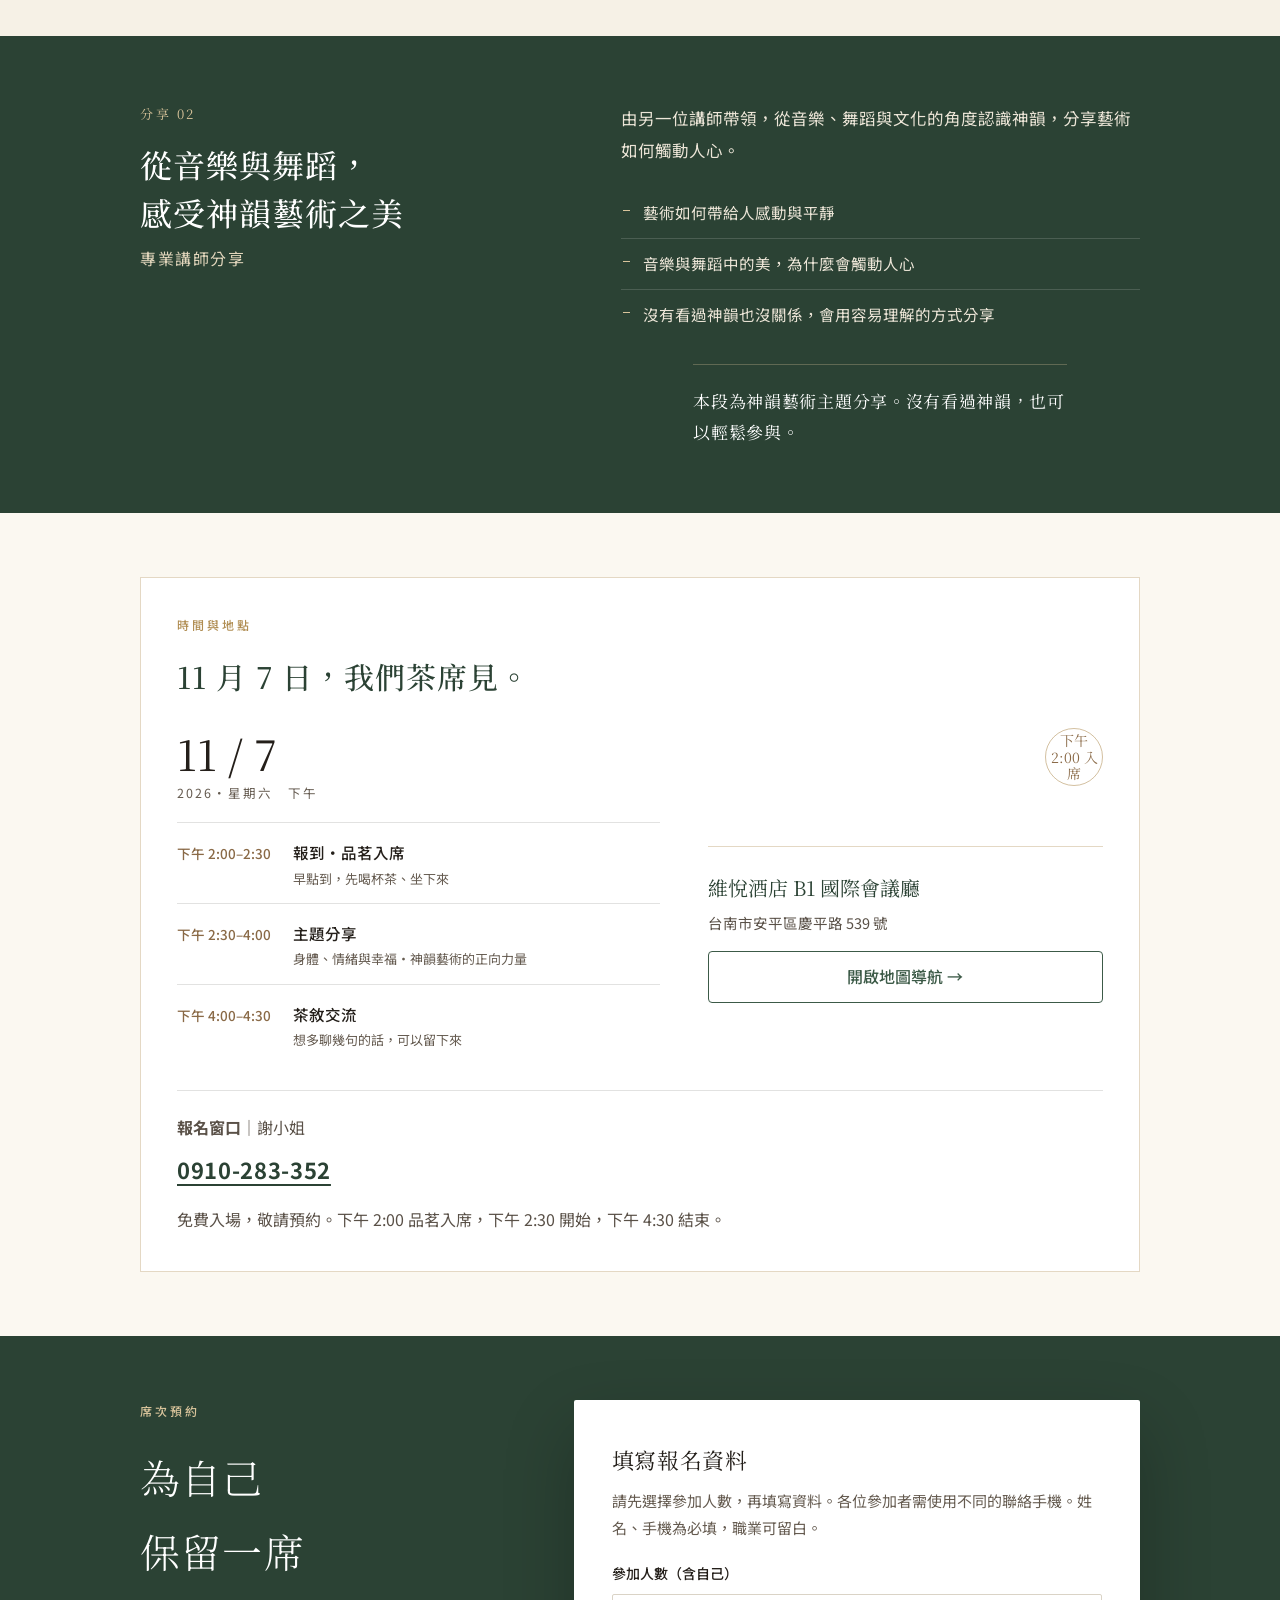
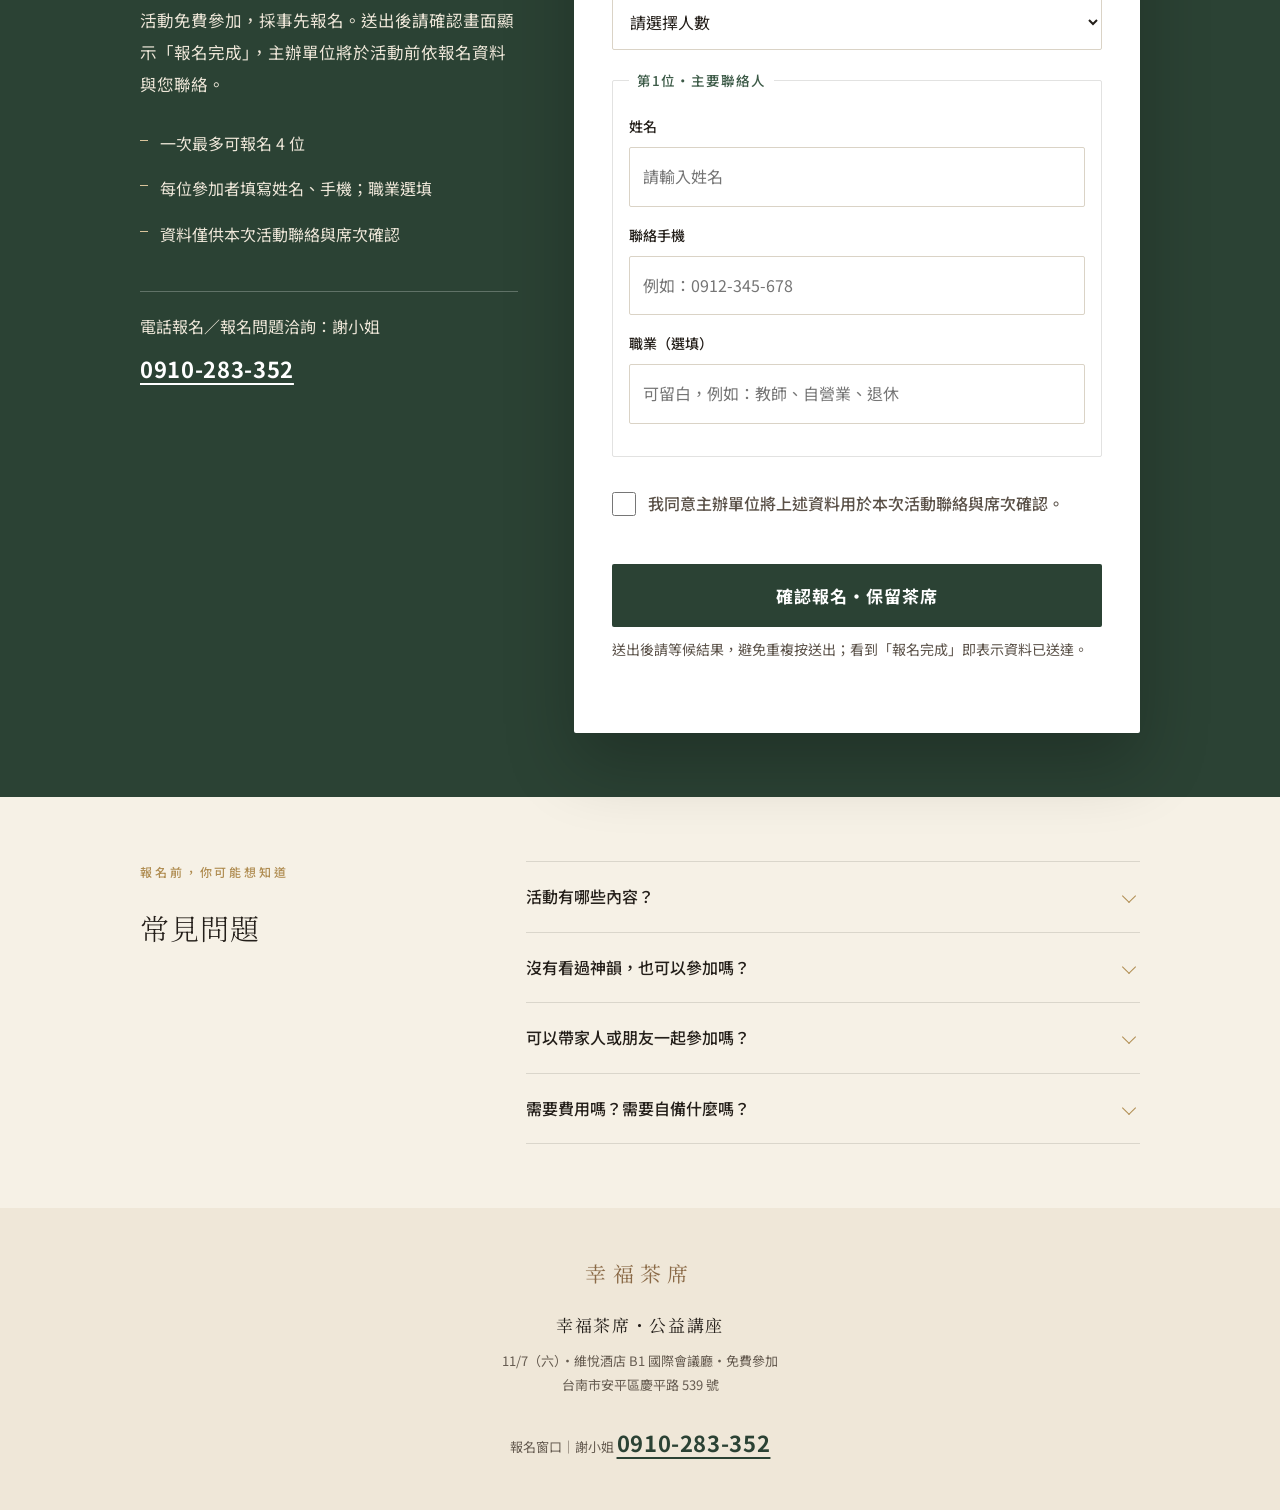
==== commit a1b7fdd6: "Make occupation optional for all attendees while preserving GAS compatibility" ====
--- a/index.html
+++ b/index.html
@@ -278,7 +278,7 @@
           <p class="lead light">活動免費參加，採事先報名。送出後請確認畫面顯示「報名完成」，主辦單位將於活動前依報名資料與您聯絡。</p>
           <ul class="reg-points">
             <li>一次最多可報名 4 位</li>
-            <li>每位參加者填寫姓名、手機、職業</li>
+            <li>每位參加者填寫姓名、手機；職業選填</li>
             <li>資料僅供本次活動聯絡與席次確認</li>
           </ul>
           <div class="reg-contact">
@@ -292,7 +292,7 @@
             <input class="honeypot" type="text" name="website" tabindex="-1" autocomplete="off" aria-hidden="true">
 
             <h3>填寫報名資料</h3>
-            <p class="helper">請先選擇參加人數，再填寫資料。各位參加者需使用不同的聯絡手機。所有欄位皆為必填。</p>
+            <p class="helper">請先選擇參加人數，再填寫資料。各位參加者需使用不同的聯絡手機。姓名、手機為必填，職業可留白。</p>
 
             <label>
               <span>參加人數（含自己）</span>
@@ -310,28 +310,28 @@
                 <legend>第1位・主要聯絡人</legend>
                 <label><span>姓名</span><input type="text" name="participant1Name" autocomplete="name" maxlength="40" placeholder="請輸入姓名" required></label>
                 <label><span>聯絡手機</span><input type="tel" name="participant1Phone" autocomplete="tel" inputmode="tel" maxlength="20" placeholder="例如：0912-345-678" required></label>
-                <label><span>職業</span><input type="text" name="participant1Occupation" autocomplete="organization-title" maxlength="50" placeholder="例如：教師、自營業、退休" required></label>
+                <label><span>職業（選填）</span><input type="text" name="participant1Occupation" autocomplete="organization-title" maxlength="50" placeholder="可留白，例如：教師、自營業、退休"></label>
               </fieldset>
 
               <fieldset class="participant-group" data-participant="2" hidden>
                 <legend>第2位・同行者</legend>
                 <label><span>姓名</span><input type="text" name="participant2Name" maxlength="40" placeholder="請輸入姓名" disabled></label>
                 <label><span>聯絡手機</span><input type="tel" name="participant2Phone" inputmode="tel" maxlength="20" placeholder="例如：0912-345-678" disabled></label>
-                <label><span>職業</span><input type="text" name="participant2Occupation" maxlength="50" placeholder="例如：教師、自營業、退休" disabled></label>
+                <label><span>職業（選填）</span><input type="text" name="participant2Occupation" maxlength="50" placeholder="可留白，例如：教師、自營業、退休" disabled></label>
               </fieldset>
 
               <fieldset class="participant-group" data-participant="3" hidden>
                 <legend>第3位・同行者</legend>
                 <label><span>姓名</span><input type="text" name="participant3Name" maxlength="40" placeholder="請輸入姓名" disabled></label>
                 <label><span>聯絡手機</span><input type="tel" name="participant3Phone" inputmode="tel" maxlength="20" placeholder="例如：0912-345-678" disabled></label>
-                <label><span>職業</span><input type="text" name="participant3Occupation" maxlength="50" placeholder="例如：教師、自營業、退休" disabled></label>
+                <label><span>職業（選填）</span><input type="text" name="participant3Occupation" maxlength="50" placeholder="可留白，例如：教師、自營業、退休" disabled></label>
               </fieldset>
 
               <fieldset class="participant-group" data-participant="4" hidden>
                 <legend>第4位・同行者</legend>
                 <label><span>姓名</span><input type="text" name="participant4Name" maxlength="40" placeholder="請輸入姓名" disabled></label>
                 <label><span>聯絡手機</span><input type="tel" name="participant4Phone" inputmode="tel" maxlength="20" placeholder="例如：0912-345-678" disabled></label>
-                <label><span>職業</span><input type="text" name="participant4Occupation" maxlength="50" placeholder="例如：教師、自營業、退休" disabled></label>
+                <label><span>職業（選填）</span><input type="text" name="participant4Occupation" maxlength="50" placeholder="可留白，例如：教師、自營業、退休" disabled></label>
               </fieldset>
             </div>
 
@@ -376,7 +376,7 @@
           </details>
           <details>
             <summary>可以帶家人或朋友一起參加嗎？</summary>
-            <p>可以。一次最多可報名 4 位，請填寫每一位實際參加者的姓名、手機與職業，以利確認茶席。</p>
+            <p>可以。一次最多可報名 4 位，請填寫每一位實際參加者的姓名、手機，以利確認茶席；職業為選填。</p>
           </details>
           <details>
             <summary>需要費用嗎？需要自備什麼嗎？</summary>
@@ -419,6 +419,6 @@
   </script>
 
   <script src="config.js"></script>
-  <script src="assets/app.js"></script>
+  <script src="assets/app.js?v=20261005-occupation-optional"></script>
 </body>
 </html>
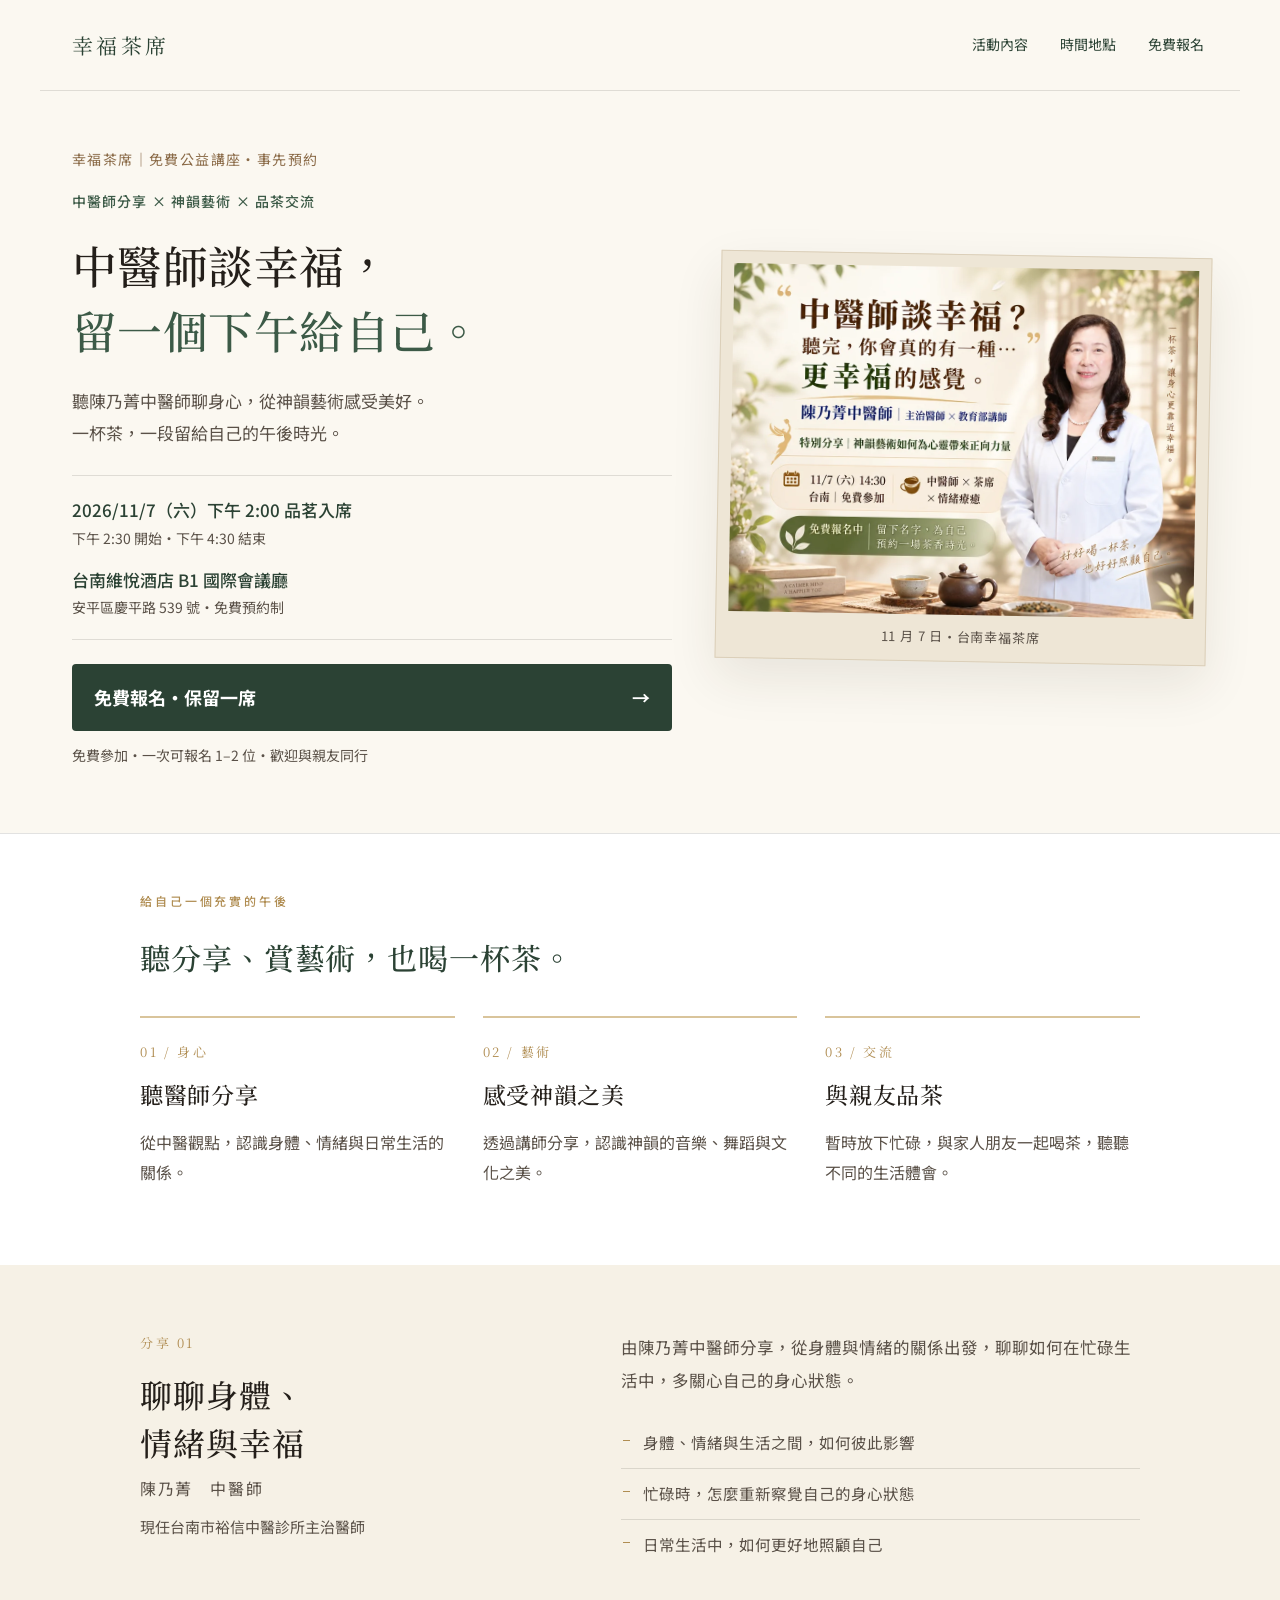
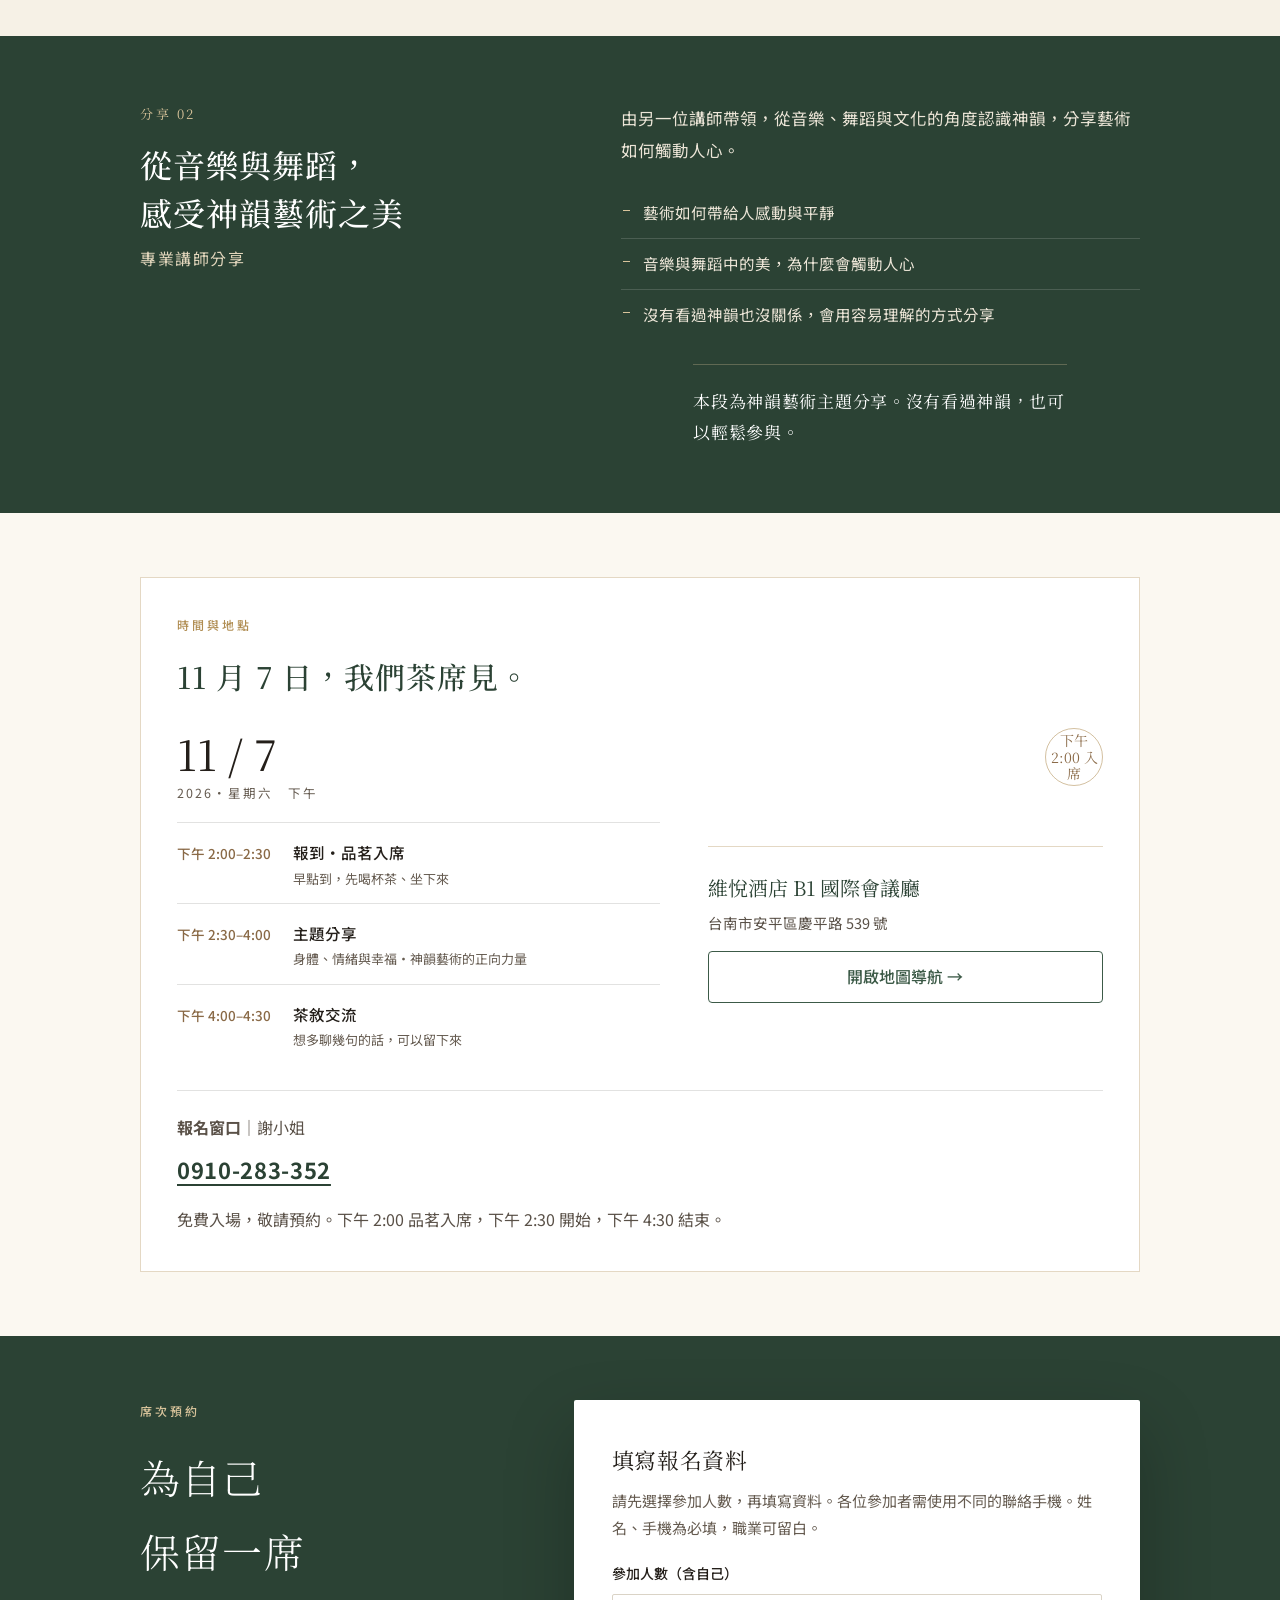
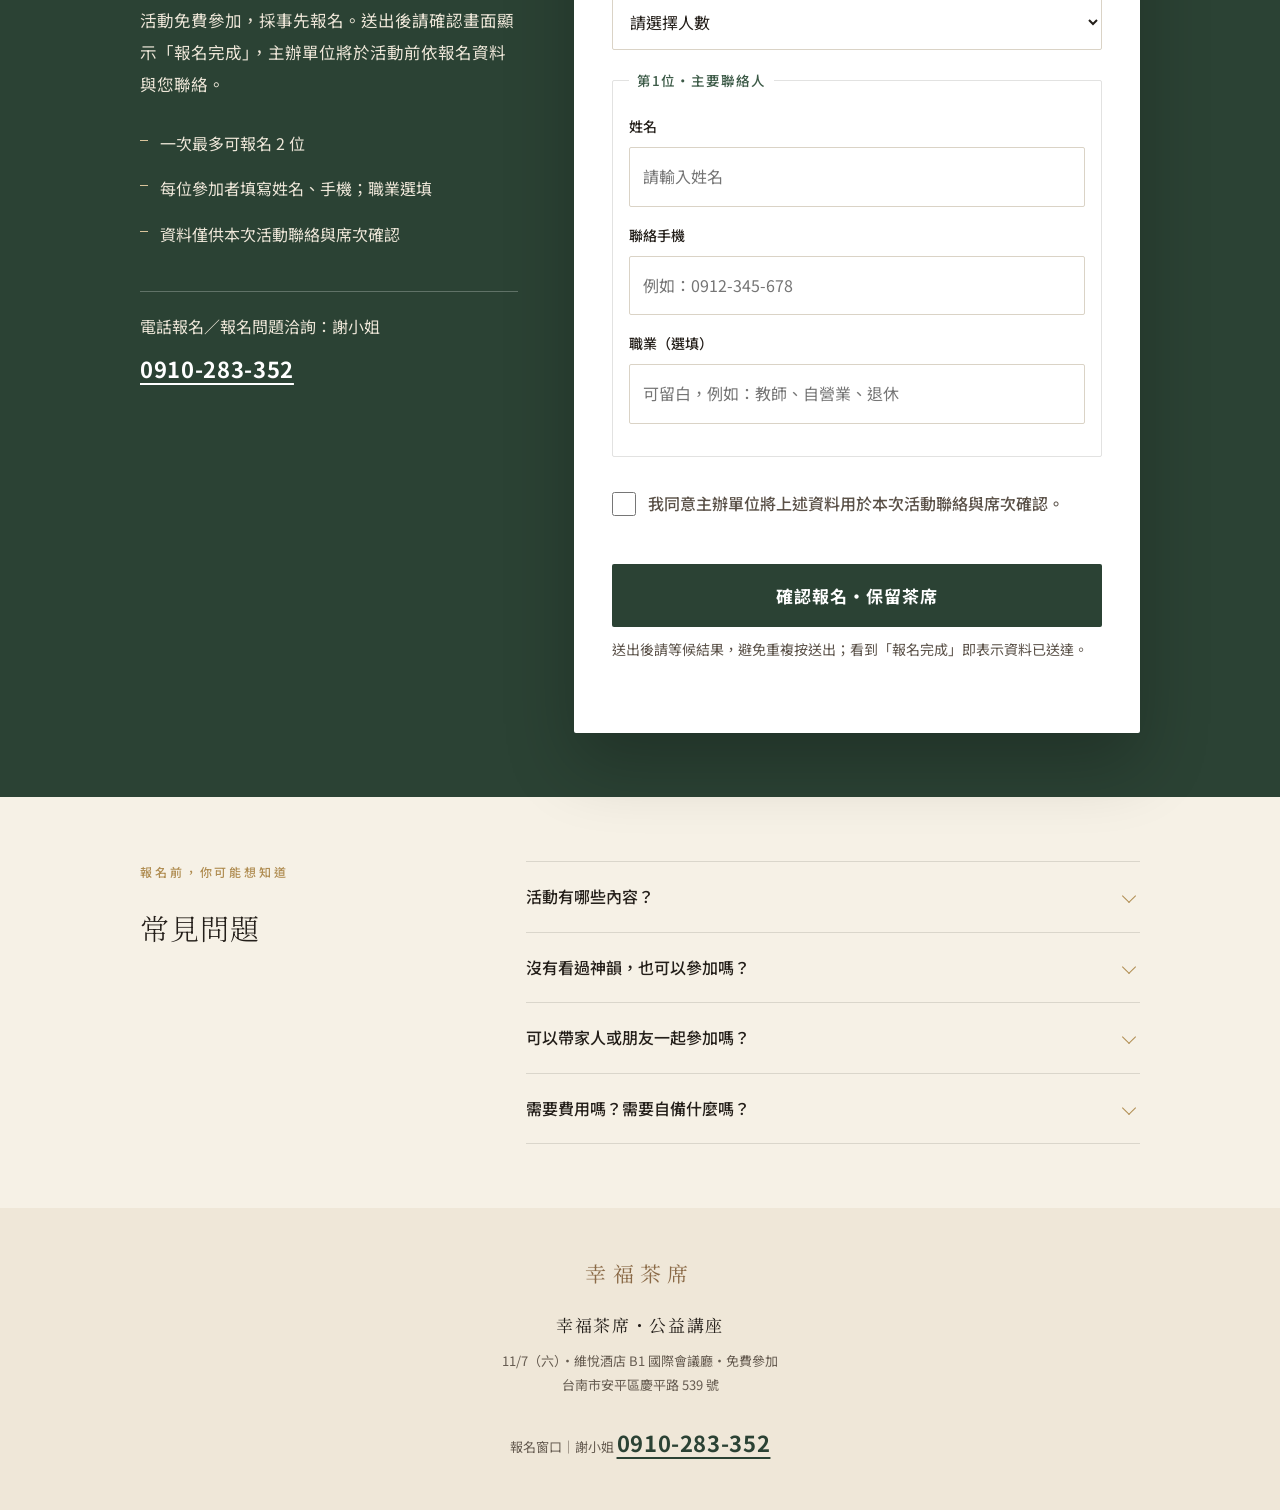
==== commit 03f3e76b: "Limit each website registration to two participants" ====
--- a/index.html
+++ b/index.html
@@ -166,7 +166,7 @@
         </div>
 
         <a class="cta-clean" href="#registration">免費報名・保留一席 <span aria-hidden="true">→</span></a>
-        <p class="hero-micro">免費參加・一次可報名 1–4 位・歡迎與親友同行</p>
+        <p class="hero-micro">免費參加・一次可報名 1–2 位・歡迎與親友同行</p>
       </div>
 
       <figure class="hero-portrait">
@@ -277,7 +277,7 @@
           <h2>為自己<br>保留一席</h2>
           <p class="lead light">活動免費參加，採事先報名。送出後請確認畫面顯示「報名完成」，主辦單位將於活動前依報名資料與您聯絡。</p>
           <ul class="reg-points">
-            <li>一次最多可報名 4 位</li>
+            <li>一次最多可報名 2 位</li>
             <li>每位參加者填寫姓名、手機；職業選填</li>
             <li>資料僅供本次活動聯絡與席次確認</li>
           </ul>
@@ -300,8 +300,6 @@
                 <option value="">請選擇人數</option>
                 <option value="1">1 位</option>
                 <option value="2">2 位</option>
-                <option value="3">3 位</option>
-                <option value="4">4 位</option>
               </select>
             </label>
 
@@ -318,20 +316,6 @@
                 <label><span>姓名</span><input type="text" name="participant2Name" maxlength="40" placeholder="請輸入姓名" disabled></label>
                 <label><span>聯絡手機</span><input type="tel" name="participant2Phone" inputmode="tel" maxlength="20" placeholder="例如：0912-345-678" disabled></label>
                 <label><span>職業（選填）</span><input type="text" name="participant2Occupation" maxlength="50" placeholder="可留白，例如：教師、自營業、退休" disabled></label>
-              </fieldset>
-
-              <fieldset class="participant-group" data-participant="3" hidden>
-                <legend>第3位・同行者</legend>
-                <label><span>姓名</span><input type="text" name="participant3Name" maxlength="40" placeholder="請輸入姓名" disabled></label>
-                <label><span>聯絡手機</span><input type="tel" name="participant3Phone" inputmode="tel" maxlength="20" placeholder="例如：0912-345-678" disabled></label>
-                <label><span>職業（選填）</span><input type="text" name="participant3Occupation" maxlength="50" placeholder="可留白，例如：教師、自營業、退休" disabled></label>
-              </fieldset>
-
-              <fieldset class="participant-group" data-participant="4" hidden>
-                <legend>第4位・同行者</legend>
-                <label><span>姓名</span><input type="text" name="participant4Name" maxlength="40" placeholder="請輸入姓名" disabled></label>
-                <label><span>聯絡手機</span><input type="tel" name="participant4Phone" inputmode="tel" maxlength="20" placeholder="例如：0912-345-678" disabled></label>
-                <label><span>職業（選填）</span><input type="text" name="participant4Occupation" maxlength="50" placeholder="可留白，例如：教師、自營業、退休" disabled></label>
               </fieldset>
             </div>
 
@@ -376,7 +360,7 @@
           </details>
           <details>
             <summary>可以帶家人或朋友一起參加嗎？</summary>
-            <p>可以。一次最多可報名 4 位，請填寫每一位實際參加者的姓名、手機，以利確認茶席；職業為選填。</p>
+            <p>可以。一次最多可報名 2 位，請填寫每一位實際參加者的姓名、手機，以利確認茶席；職業為選填。</p>
           </details>
           <details>
             <summary>需要費用嗎？需要自備什麼嗎？</summary>
@@ -419,6 +403,6 @@
   </script>
 
   <script src="config.js"></script>
-  <script src="assets/app.js?v=20261005-occupation-optional"></script>
+  <script src="assets/app.js?v=20261005-max-two"></script>
 </body>
 </html>
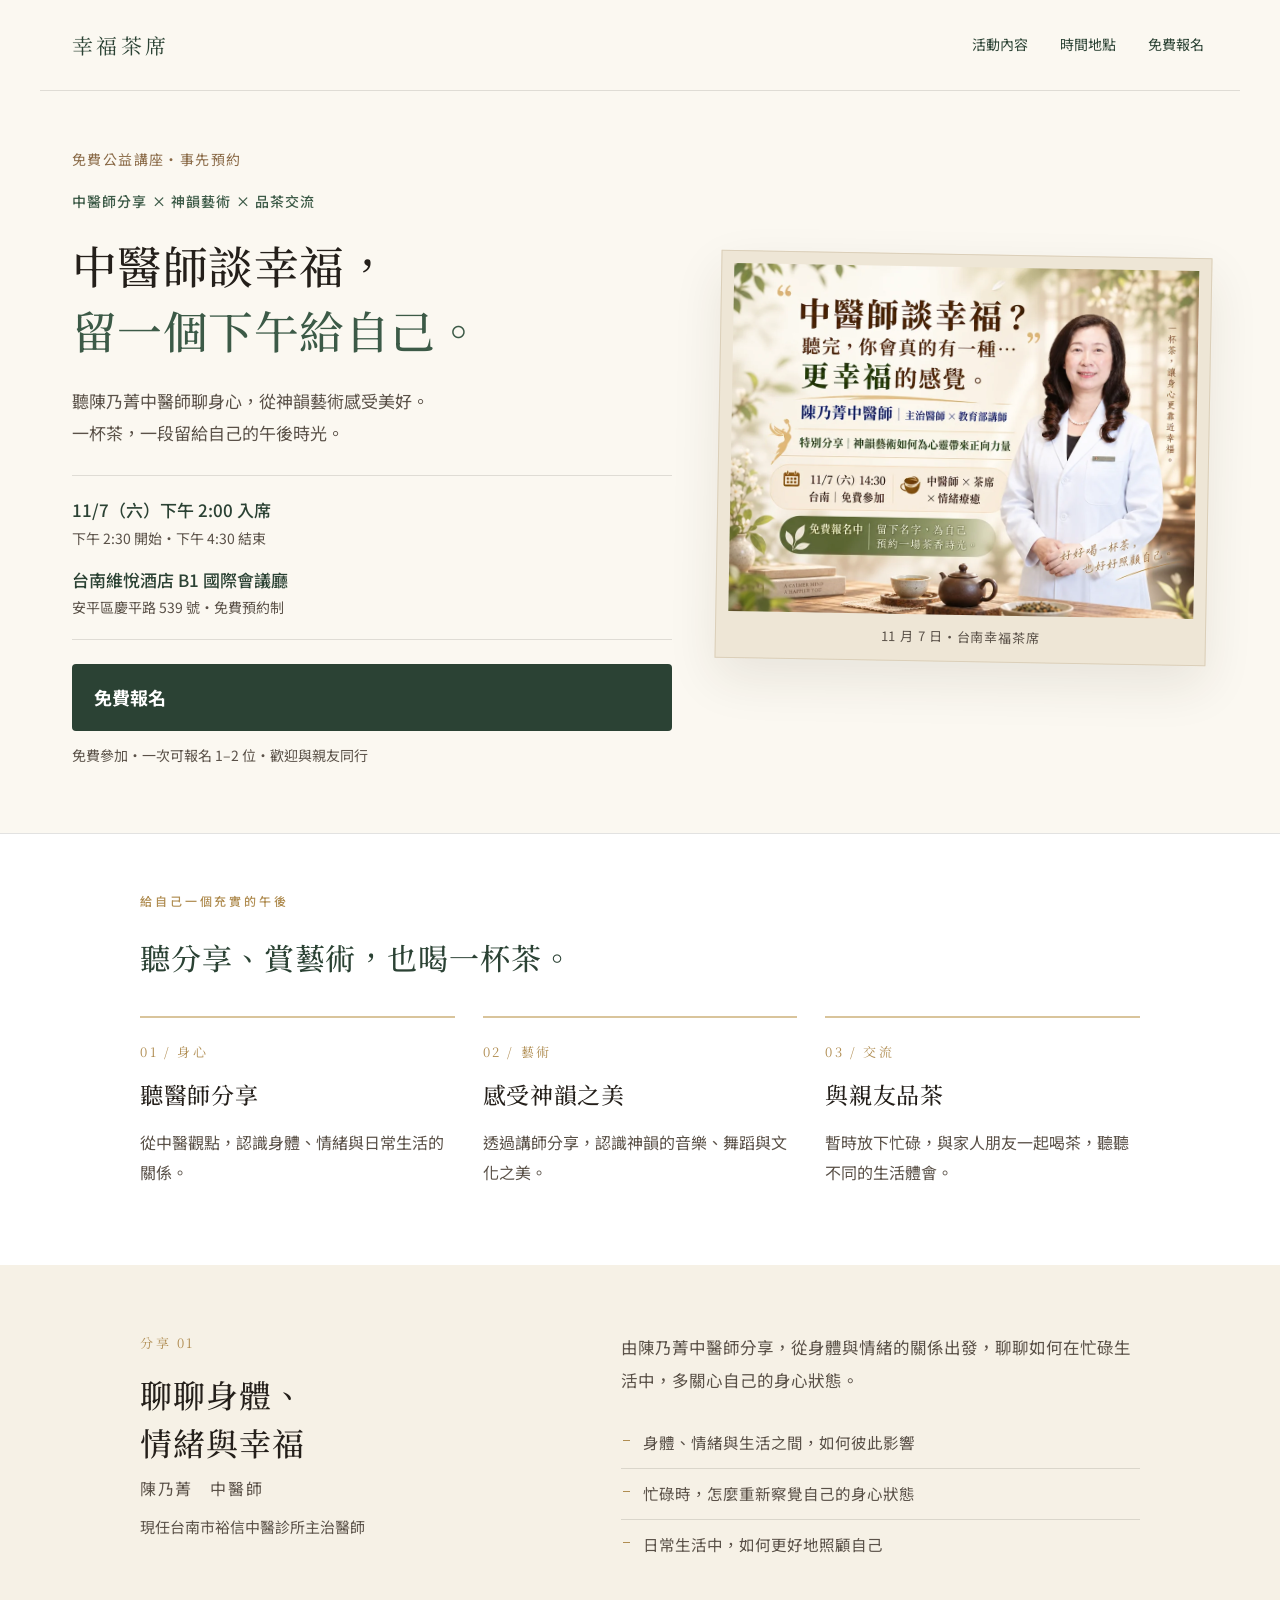
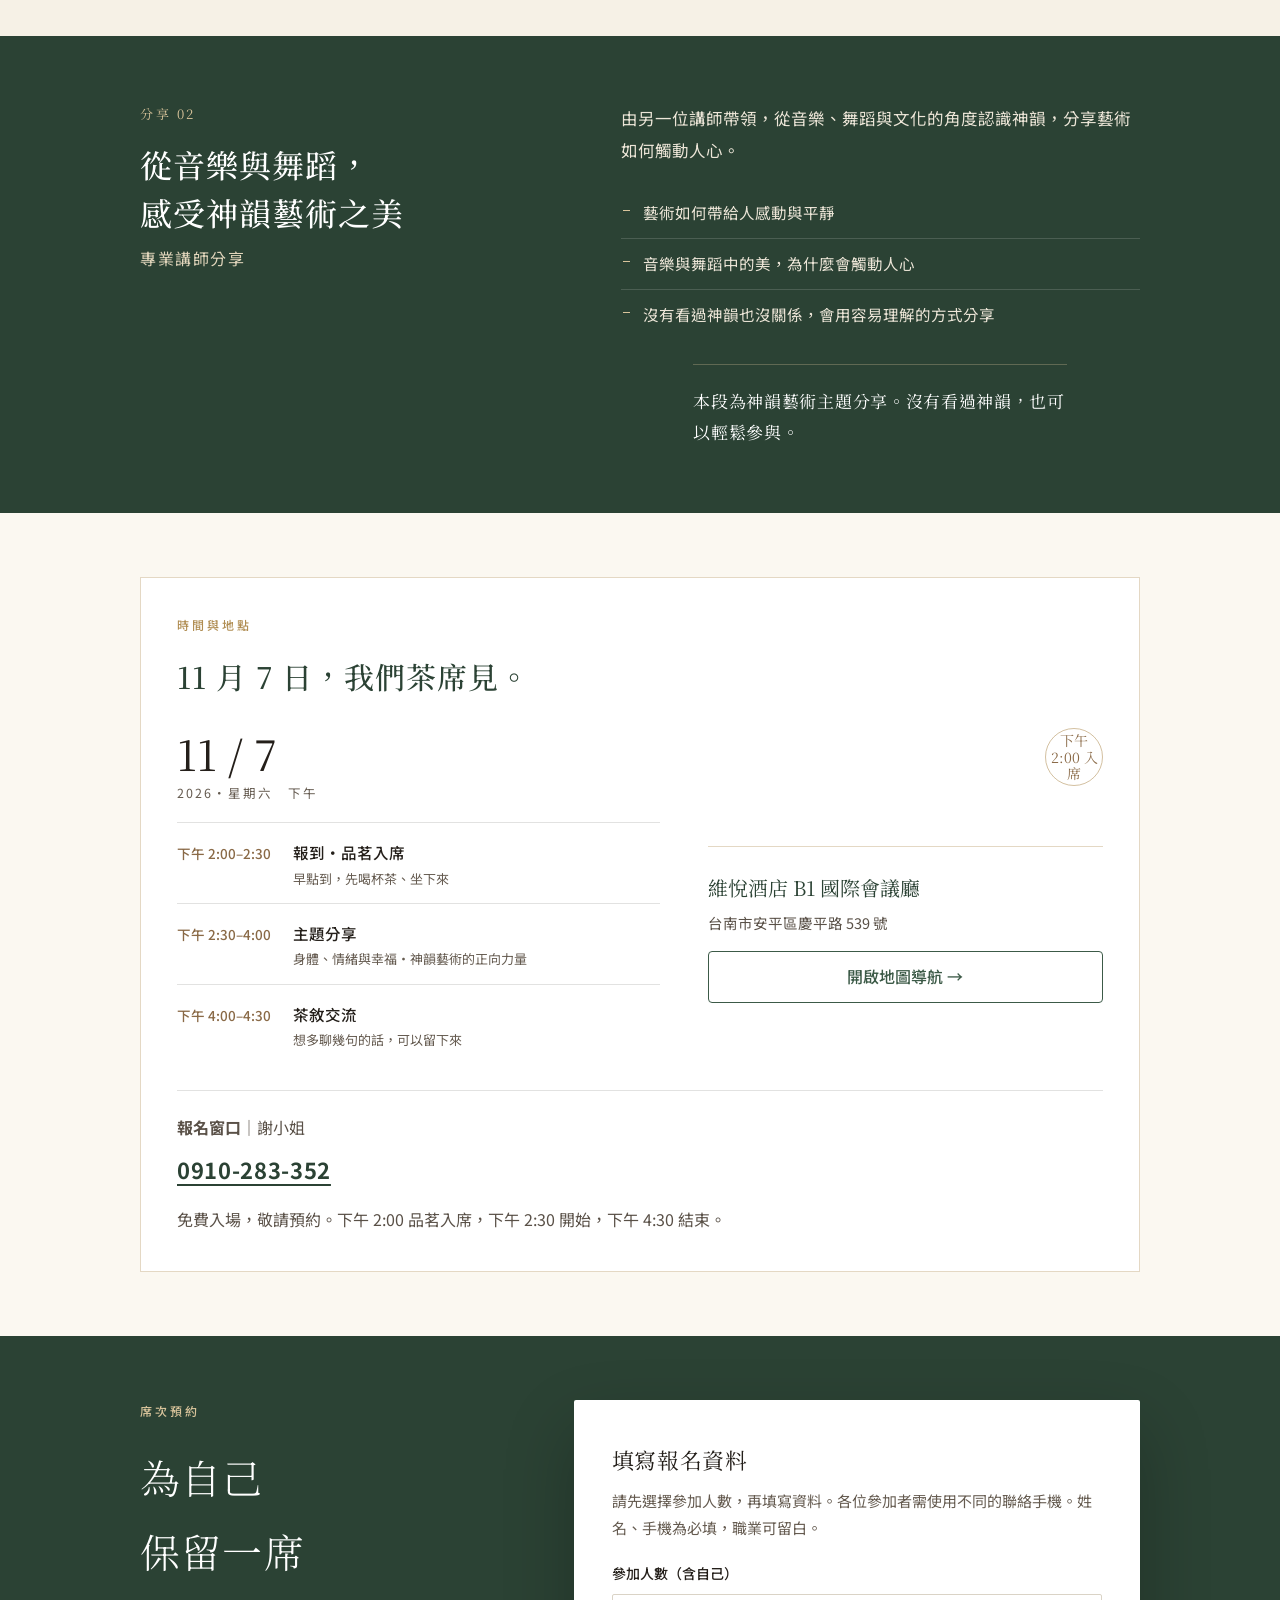
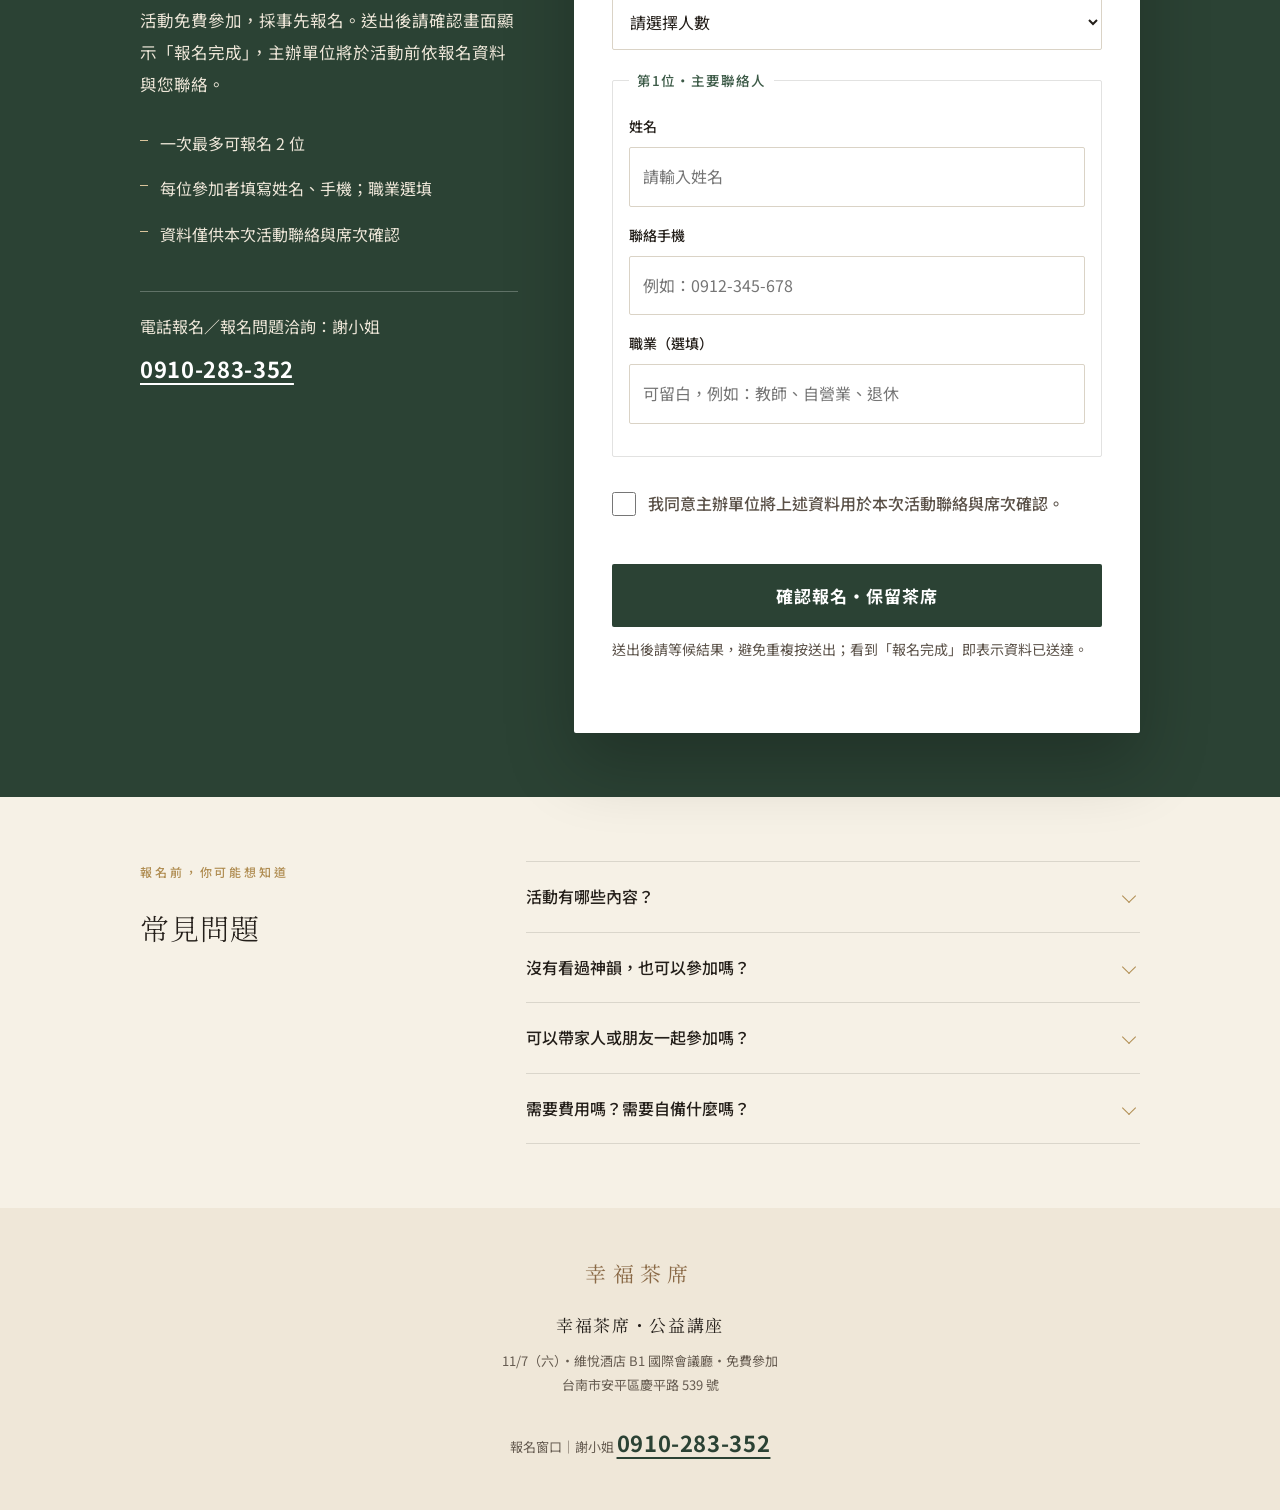
==== commit 96376a96: "Fix mobile duplicate hero, image order, clipped text and oversized navigation wrapping" ====
--- a/index.html
+++ b/index.html
@@ -138,6 +138,27 @@
       .invitation-copy p{font-size:13px}
       .nav-links{gap:12px;font-size:14px}
     }
+
+    /* 修正手機實測：只顯示一份主視覺，放大字體時內容自然增高。 */
+    @media(max-width:859px){
+      .hero-clean .hero-clean-grid{display:flex;flex-direction:column;align-items:stretch}
+      .hero-clean .hero-portrait{order:-1;width:100%;margin:0;padding:0;transform:none}
+      .hero-clean .hero-portrait img.desktop-poster{display:block;width:100%;height:auto}
+      .hero-clean .hero-portrait figcaption{display:none}
+      .hero-clean .hero-copy-clean{order:1;min-width:0;padding:20px}
+      .hero-clean .site-nav{display:flex;flex-wrap:wrap;gap:8px;padding:8px 20px}
+      .hero-clean .site-brand{font-size:18px;letter-spacing:.04em;white-space:nowrap;flex-shrink:0}
+      .hero-clean .nav-links{margin-left:auto;gap:0}
+      .hero-clean .nav-links .nav-program,.hero-clean .nav-links .nav-venue{display:none}
+      .hero-clean .nav-links a{font-size:16px;white-space:nowrap;min-height:44px}
+      .hero-clean .hero-kicker{font-size:14px;letter-spacing:0;line-height:1.6;margin-bottom:10px}
+      .hero-clean .hero-sub-clean{font-size:16px;line-height:1.7}
+      .hero-clean .hero-meta-clean b{font-size:16px;line-height:1.6}
+      .hero-clean .hero-meta-clean small{font-size:14px;line-height:1.7}
+      .hero-clean .cta-clean{display:flex;justify-content:center;text-align:center;min-height:52px;font-size:18px;letter-spacing:.04em;line-height:1.5;padding:12px 16px}
+      .hero-clean .hero-micro{font-size:14px;line-height:1.7}
+      .sticky a{line-height:1.5}
+    }
   </style>
 </head>
 <body>
@@ -145,18 +166,18 @@
   <header class="hero hero-clean" id="top">
     <nav class="site-nav" aria-label="頁面導覽">
       <a class="site-brand" href="#top">幸福茶席</a>
-      <div class="nav-links"><a href="#program">活動內容</a><a class="nav-venue" href="#event-info">時間地點</a><a href="#registration">免費報名</a></div>
+      <div class="nav-links"><a class="nav-program" href="#program">活動內容</a><a class="nav-venue" href="#event-info">時間地點</a><a href="#registration">免費報名</a></div>
     </nav>
     <div class="hero-clean-grid">
       <div class="hero-copy-clean">
-        <p class="hero-kicker">幸福茶席｜免費公益講座・事先預約</p>
+        <p class="hero-kicker">免費公益講座・事先預約</p>
         <p class="eyebrow">中醫師分享 × 神韻藝術 × 品茶交流</p>
         <h1>中醫師談幸福，<br><em>留一個下午給自己。</em></h1>
         <p class="hero-sub-clean">聽陳乃菁中醫師聊身心，從神韻藝術感受美好。<br>一杯茶，一段留給自己的午後時光。</p>
 
         <div class="hero-meta-clean">
           <span>
-            <b>2026/11/7（六）下午 2:00 品茗入席</b>
+            <b>11/7（六）下午 2:00 入席</b>
             <small>下午 2:30 開始・下午 4:30 結束</small>
           </span>
           <span>
@@ -165,16 +186,12 @@
           </span>
         </div>
 
-        <a class="cta-clean" href="#registration">免費報名・保留一席 <span aria-hidden="true">→</span></a>
+        <a class="cta-clean" href="#registration">免費報名</a>
         <p class="hero-micro">免費參加・一次可報名 1–2 位・歡迎與親友同行</p>
       </div>
 
       <figure class="hero-portrait">
         <img class="desktop-poster" src="assets/images/1107-main.webp" width="1024" height="768" alt="幸福茶席活動海報，陳乃菁中醫師主講" fetchpriority="high">
-        <div class="mobile-invitation">
-          <div class="invitation-copy"><p>一杯茶・一個美好的午後</p><h2>中醫師<br>談<span>幸福</span></h2><p class="invitation-doctor">陳乃菁 中醫師</p><p>身心分享 × 神韻藝術</p></div>
-          <div class="invitation-portrait" role="img" aria-label="陳乃菁中醫師"></div>
-        </div>
         <figcaption>11 月 7 日・台南幸福茶席</figcaption>
       </figure>
     </div>
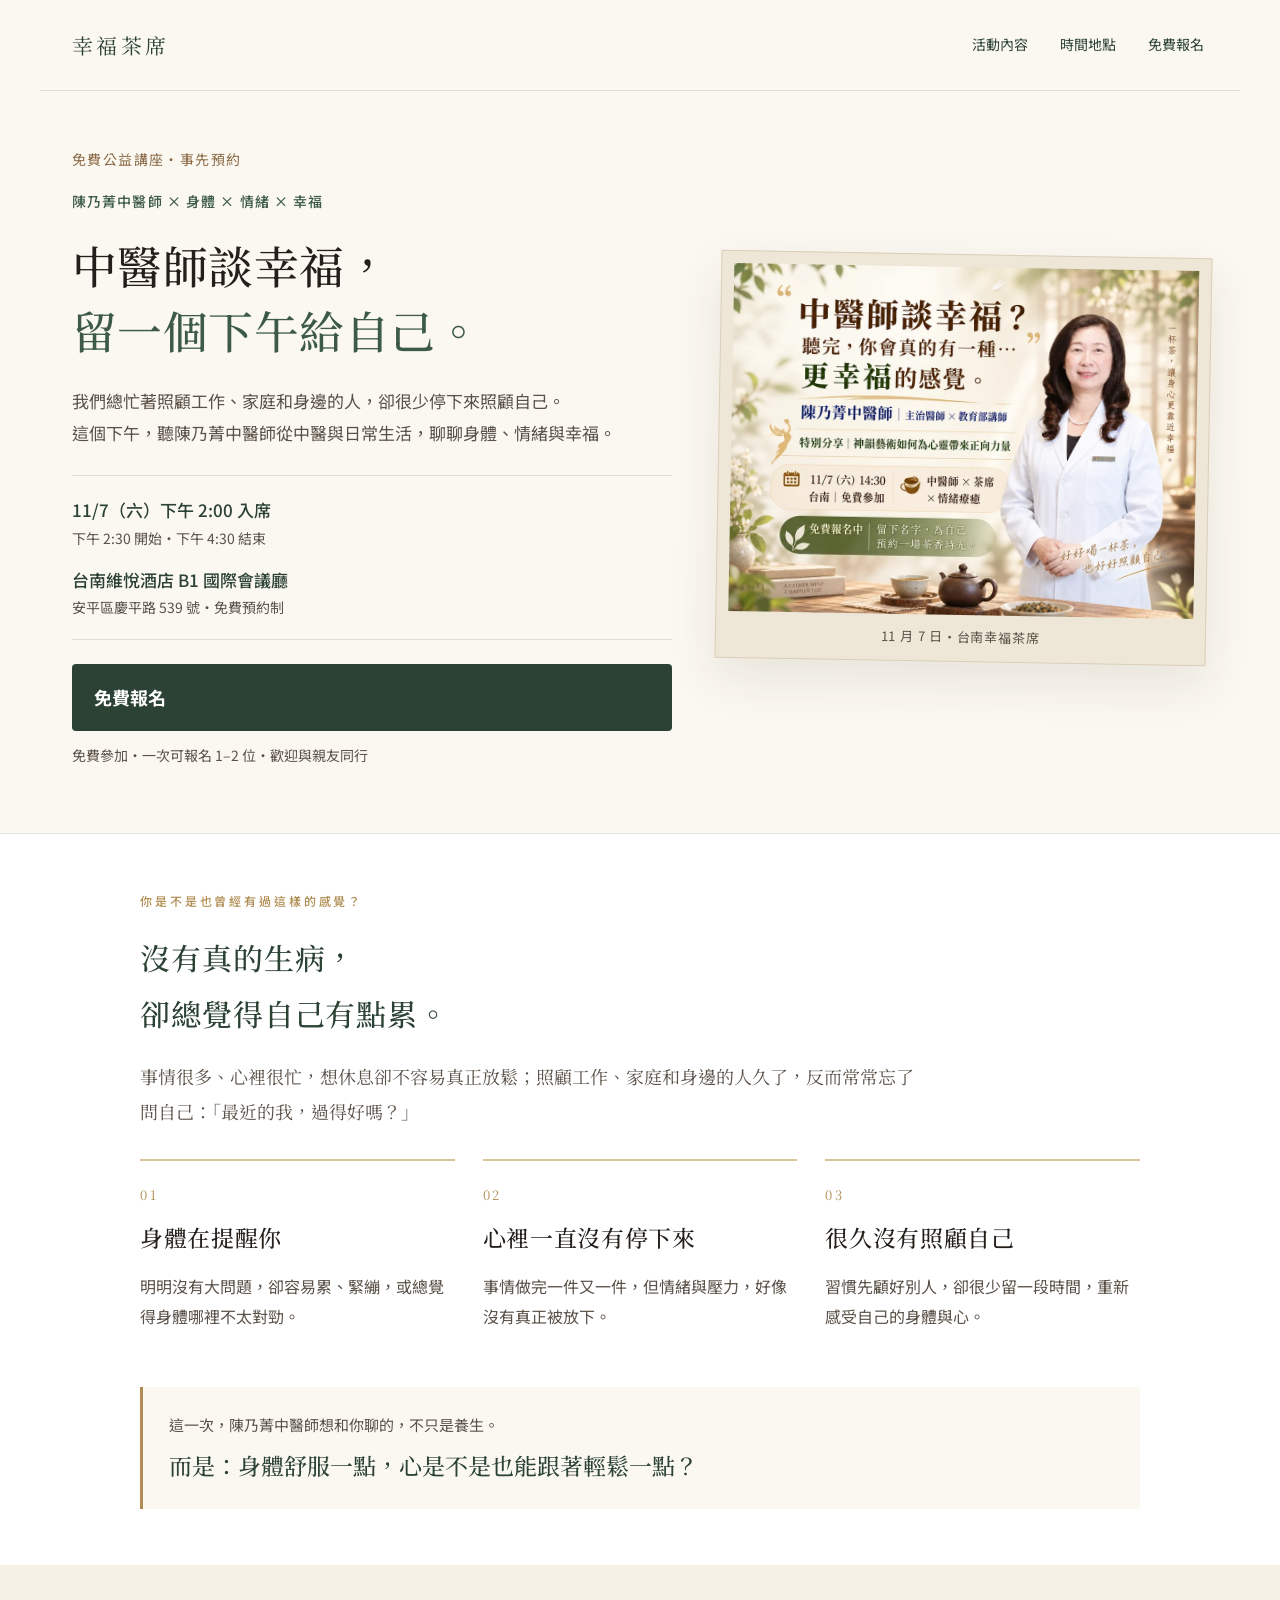
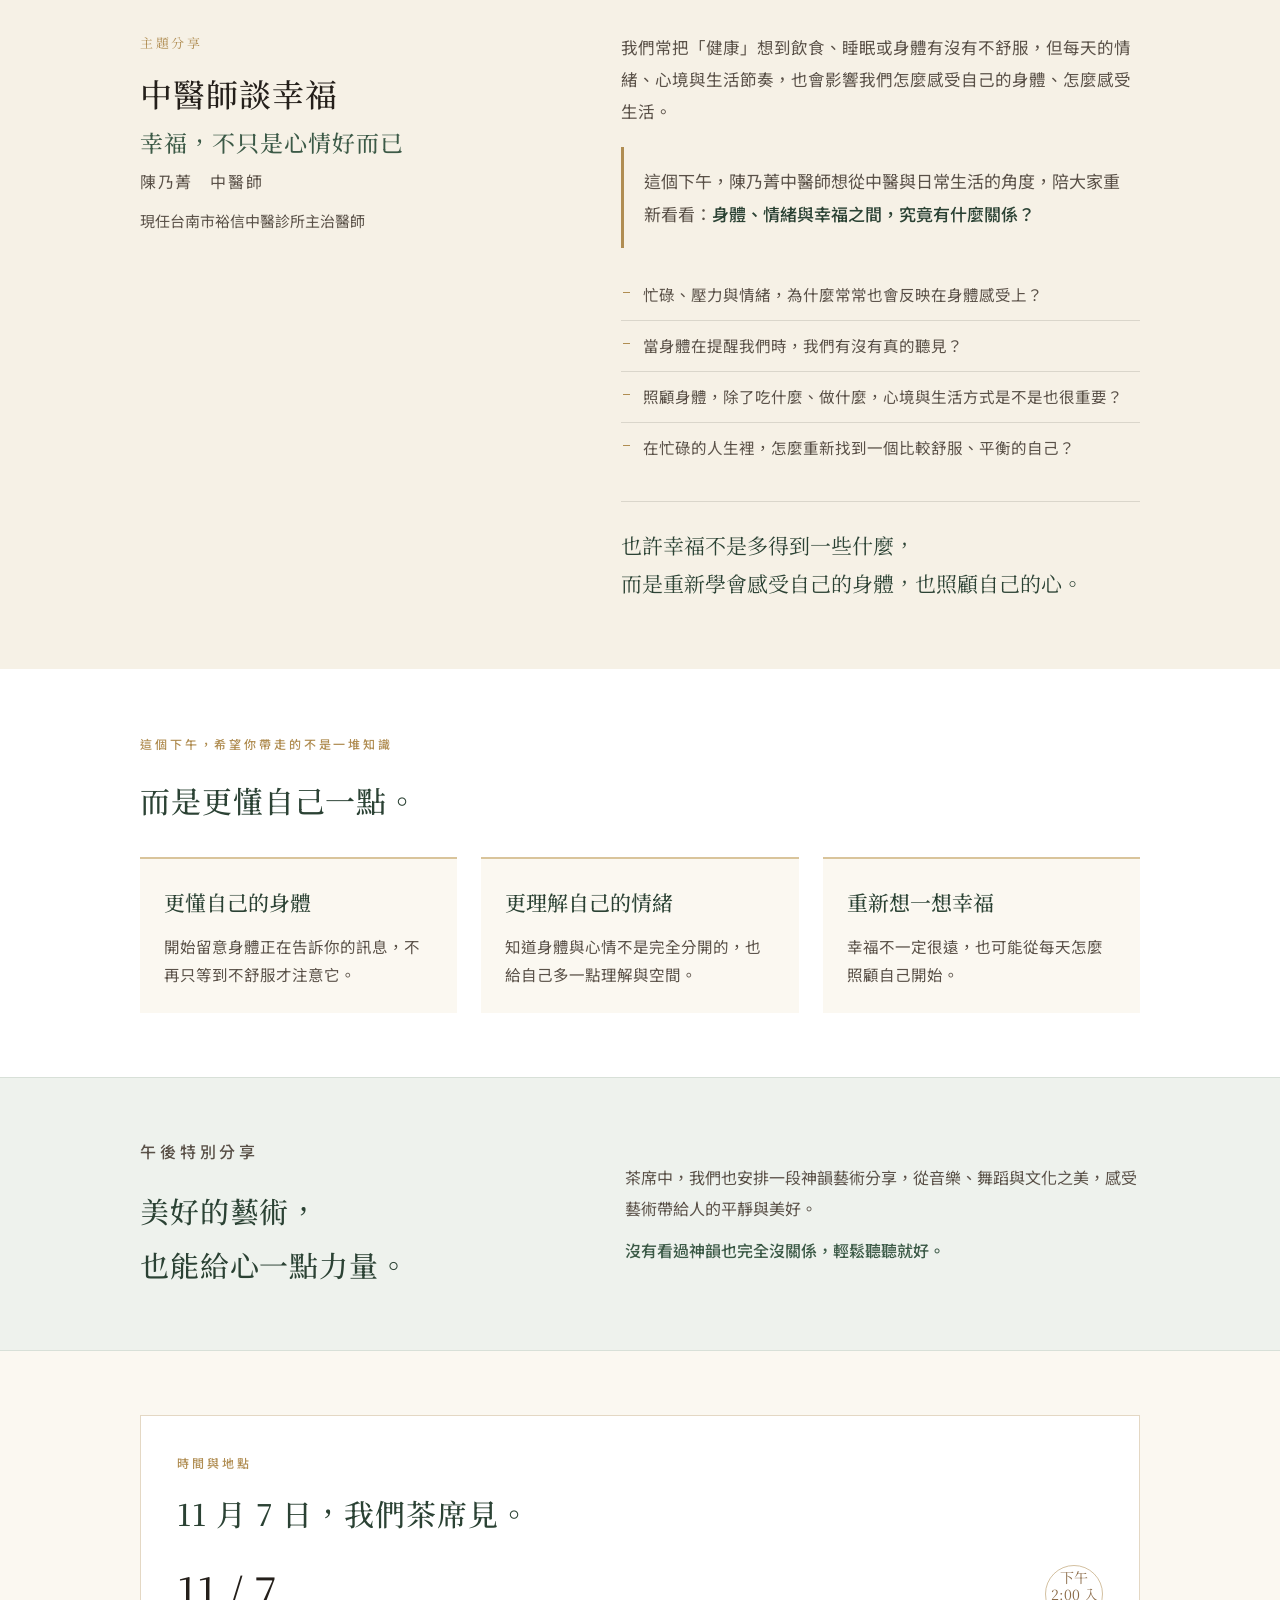
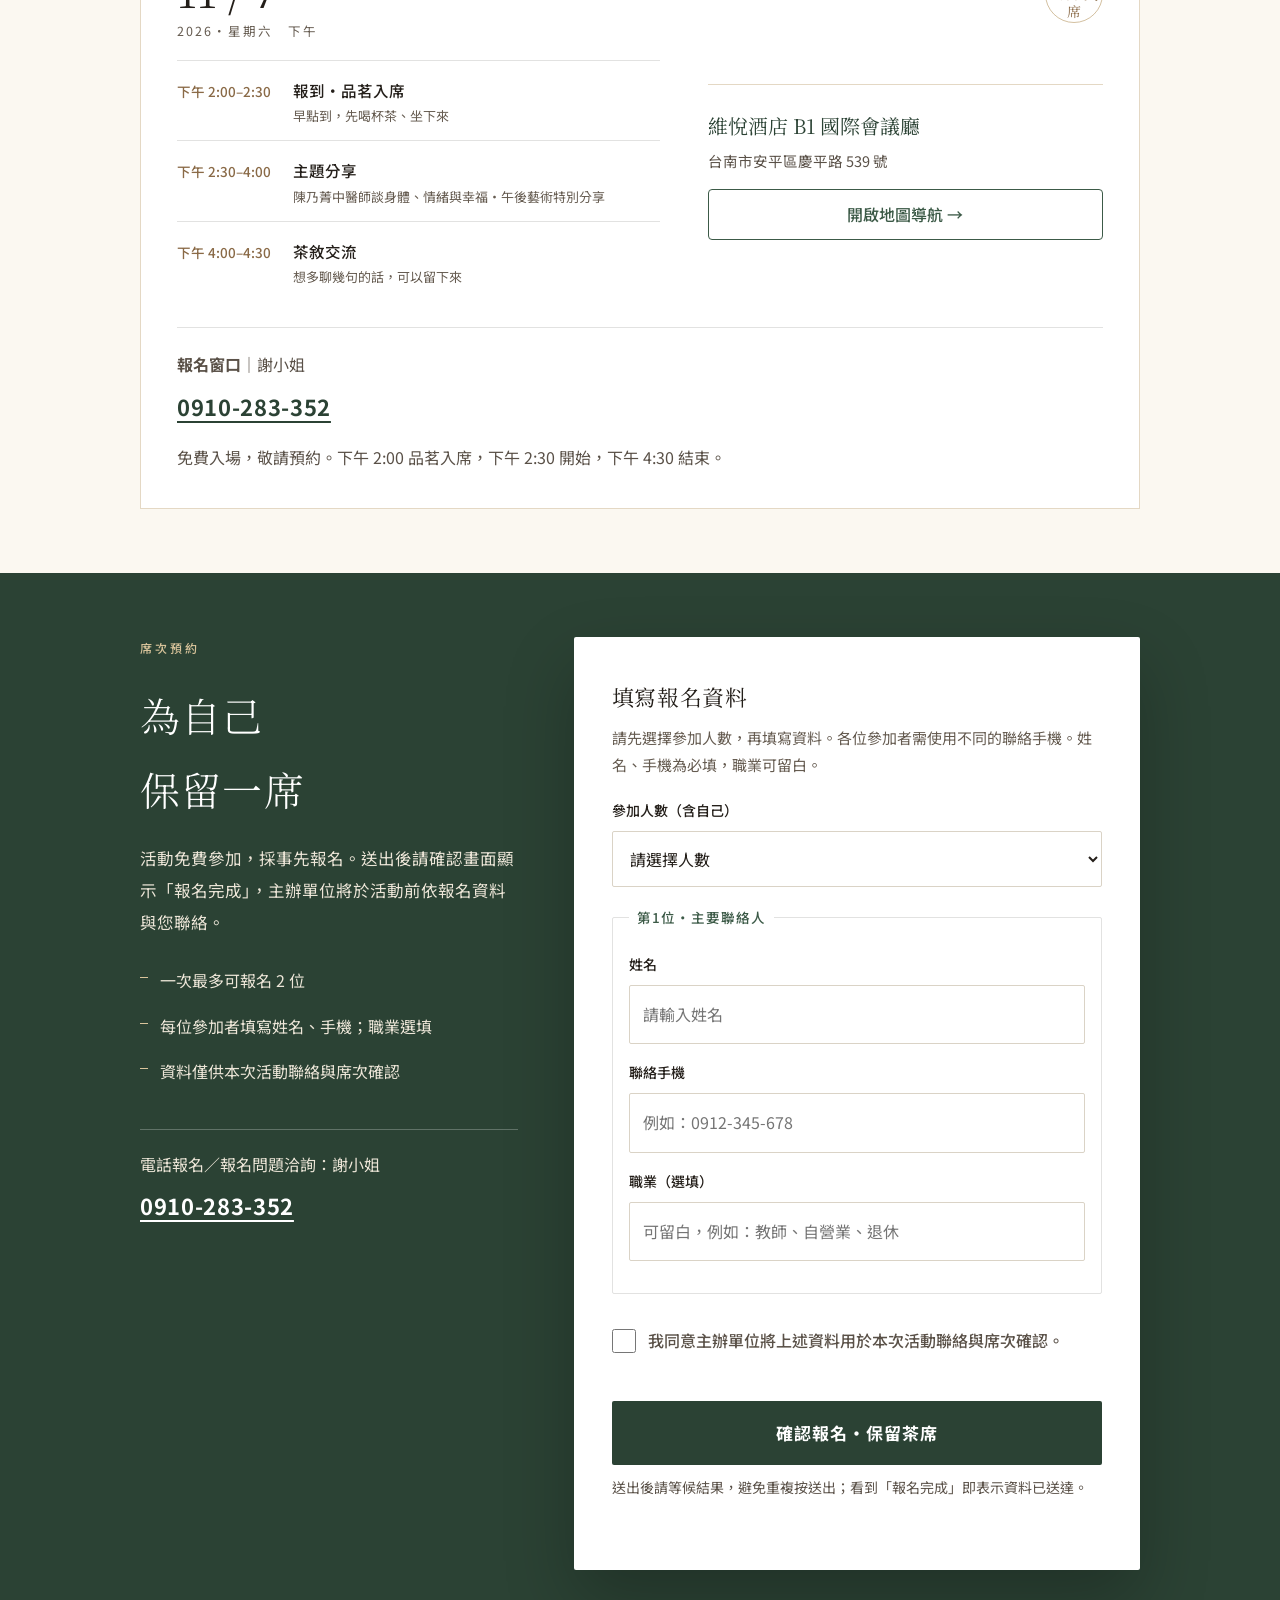
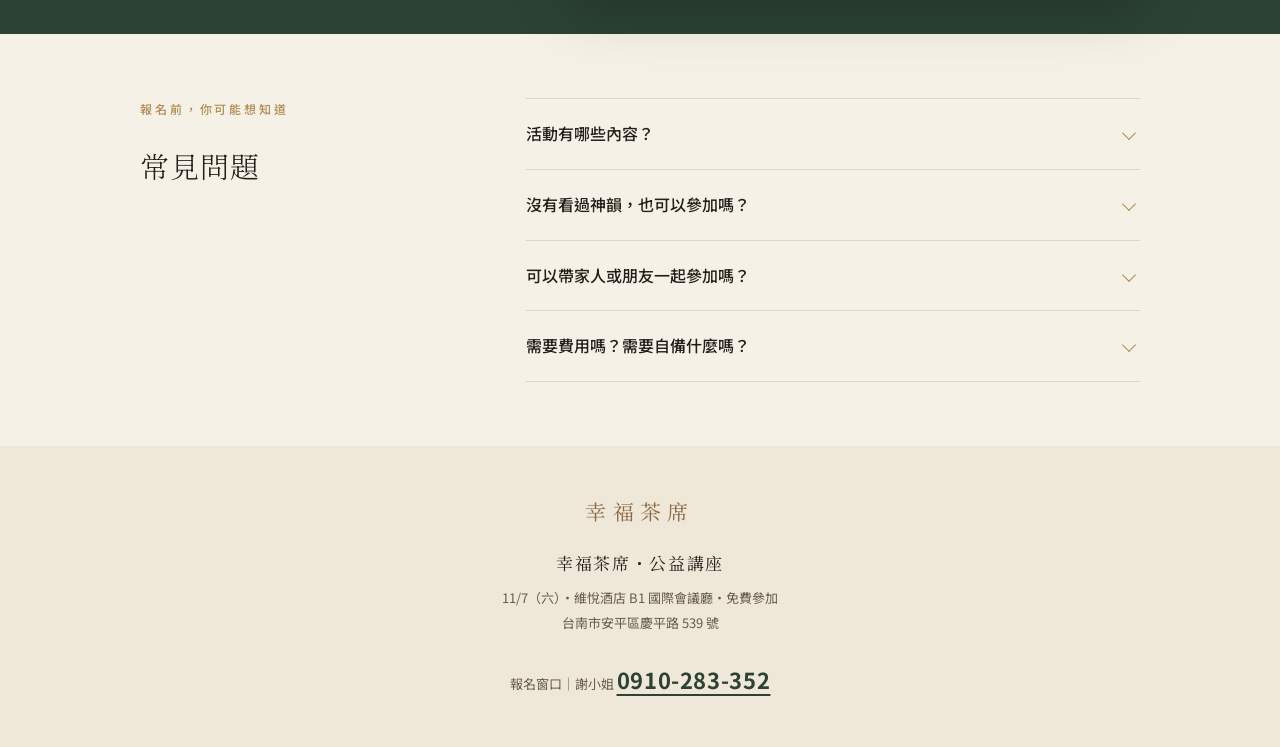
==== commit e2a9f038: "Strengthen doctor-led happiness message and reduce Shen Yun emphasis" ====
--- a/index.html
+++ b/index.html
@@ -4,10 +4,10 @@
   <meta charset="utf-8">
   <meta name="viewport" content="width=device-width, initial-scale=1, viewport-fit=cover">
   <title>幸福茶席｜11/7（六）台南・免費公益講座</title>
-  <meta name="description" content="11/7（六）台南免費幸福茶席。陳乃菁中醫師聊身體、情緒與幸福，並由專業講師分享神韻藝術如何為心靈帶來正向力量。留一個下午給自己。">
+  <meta name="description" content="11/7（六）台南免費幸福茶席。陳乃菁中醫師從中醫與日常生活聊身體、情緒與幸福；午後品茶交流，另有神韻藝術特別分享。">
   <meta name="theme-color" content="#F6F1E6">
   <meta property="og:title" content="幸福茶席｜11/7（六）台南・免費公益講座">
-  <meta property="og:description" content="11/7 台南免費幸福茶席：陳乃菁中醫師談身體與情緒，神韻藝術分享，品茶交流。下午 2:00 入席，維悅酒店 B1。">
+  <meta property="og:description" content="留一個下午給自己。陳乃菁中醫師從中醫角度談身體、情緒與幸福，11/7 台南維悅酒店免費公益茶會。">
   <meta property="og:type" content="website">
   <meta property="og:image" content="https://socialimpactlab0.github.io/happiness-tea-tainan-1107/assets/images/1107-main.png">
   <link rel="preconnect" href="https://fonts.googleapis.com">
@@ -44,6 +44,25 @@
     .benefit-card .num{margin-bottom:10px}
     .benefit-card h3{font-size:23px;font-weight:500;margin-bottom:12px}
     .benefit-card p{font-size:16px;color:var(--ink2)}
+    .benefits-intro{max-width:780px;margin-top:18px;font-family:var(--serif);font-size:18px;line-height:1.95;color:var(--ink2)}
+    .doctor-hook{margin-top:34px;padding:24px 26px;border-left:3px solid var(--gold);background:var(--paper2)}
+    .doctor-hook span{display:block;font-size:15px;color:var(--ink2);margin-bottom:8px}
+    .doctor-hook strong{display:block;font-family:var(--serif);font-size:23px;line-height:1.65;color:var(--green-d);font-weight:500}
+    .talk-one h2 em{display:block;color:var(--green);font-style:normal;font-size:.72em;margin-top:8px}
+    .talk-emphasis{margin-top:20px;padding:18px 20px;background:#f6f1e6;border-left:3px solid var(--gold);color:var(--ink2);line-height:1.9}
+    .talk-emphasis strong{color:var(--green-d);font-weight:500}
+    .doctor-line{margin:28px 0 0;padding:24px 0 0;border-top:1px solid var(--hair);font-family:var(--serif);font-size:21px;line-height:1.85;color:var(--green-d)}
+    .takeaway{padding:64px 0;background:#fff}
+    .takeaway h2{font-size:30px;color:var(--green-d);font-weight:500}
+    .takeaway-grid{display:grid;grid-template-columns:repeat(3,1fr);gap:24px;margin-top:28px}
+    .takeaway-grid article{padding:24px;background:var(--paper2);border-top:2px solid var(--gold-l)}
+    .takeaway-grid b{display:block;font-family:var(--serif);font-size:21px;color:var(--green-d);font-weight:500;margin-bottom:10px}
+    .takeaway-grid p{font-size:15.5px;color:var(--ink2);line-height:1.85}
+    .art-note{padding:58px 0;background:#eef2ed;border-top:1px solid rgba(60,90,71,.12);border-bottom:1px solid rgba(60,90,71,.12)}
+    .art-note-inner{display:grid;grid-template-columns:.9fr 1.1fr;gap:64px;align-items:center}
+    .art-note h2{font-size:29px;color:var(--green-d);font-weight:500}
+    .art-note p{font-size:16px;line-height:1.9;color:var(--ink2)}
+    .art-note .art-note-small{margin-top:12px;color:var(--green);font-weight:500}
     .talk-body,.talk-body.dark{padding:66px 0}
     .talk h2{font-weight:500;font-size:32px}
     .who,.who.light{font-size:16px;color:var(--ink2)}
@@ -80,6 +99,12 @@
       .hero-sub-clean{font-size:16px;margin-top:18px}.hero-kicker{font-size:13px}
       .hero-portrait{transform:none;max-width:480px;width:100%;margin:0 auto}
       .benefits{padding:40px 0}.benefit-grid{grid-template-columns:1fr;gap:8px;margin-top:22px}
+      .benefits-intro{font-size:16px;margin-top:14px}
+      .doctor-hook{margin-top:24px;padding:20px}.doctor-hook strong{font-size:20px}
+      .takeaway{padding:44px 0}.takeaway-grid{grid-template-columns:1fr;gap:12px;margin-top:20px}
+      .takeaway-grid article{padding:20px}.takeaway h2{font-size:27px}
+      .art-note{padding:42px 0}.art-note-inner{grid-template-columns:1fr;gap:18px}.art-note h2{font-size:27px}
+      .doctor-line{font-size:19px}.talk-emphasis{padding:16px}
       .benefit-card{padding:18px 0}.benefit-card h3{font-size:22px}.benefits h2,.talk h2,.when h2{font-size:27px}
       .talk-body,.talk-body.dark,.reg,.faq{padding:44px 0}
       .when{padding:42px 0}.when-card{padding:26px 20px}.flow li{grid-template-columns:96px 1fr;gap:10px}
@@ -171,9 +196,9 @@
     <div class="hero-clean-grid">
       <div class="hero-copy-clean">
         <p class="hero-kicker">免費公益講座・事先預約</p>
-        <p class="eyebrow">中醫師分享 × 神韻藝術 × 品茶交流</p>
+        <p class="eyebrow">陳乃菁中醫師 × 身體 × 情緒 × 幸福</p>
         <h1>中醫師談幸福，<br><em>留一個下午給自己。</em></h1>
-        <p class="hero-sub-clean">聽陳乃菁中醫師聊身心，從神韻藝術感受美好。<br>一杯茶，一段留給自己的午後時光。</p>
+        <p class="hero-sub-clean">我們總忙著照顧工作、家庭和身邊的人，卻很少停下來照顧自己。<br>這個下午，聽陳乃菁中醫師從中醫與日常生活，聊聊身體、情緒與幸福。</p>
 
         <div class="hero-meta-clean">
           <span>
@@ -200,12 +225,17 @@
   <main>
     <section class="benefits" id="program" aria-labelledby="benefits-title">
       <div class="wrap">
-        <p class="eyebrow">給自己一個充實的午後</p>
-        <h2 id="benefits-title">聽分享、賞藝術，也喝一杯茶。</h2>
+        <p class="eyebrow">你是不是也曾經有過這樣的感覺？</p>
+        <h2 id="benefits-title">沒有真的生病，<br>卻總覺得自己有點累。</h2>
+        <p class="benefits-intro">事情很多、心裡很忙，想休息卻不容易真正放鬆；照顧工作、家庭和身邊的人久了，反而常常忘了問自己：「最近的我，過得好嗎？」</p>
         <div class="benefit-grid">
-          <article class="benefit-card"><span class="num">01 / 身心</span><h3>聽醫師分享</h3><p>從中醫觀點，認識身體、情緒與日常生活的關係。</p></article>
-          <article class="benefit-card"><span class="num">02 / 藝術</span><h3>感受神韻之美</h3><p>透過講師分享，認識神韻的音樂、舞蹈與文化之美。</p></article>
-          <article class="benefit-card"><span class="num">03 / 交流</span><h3>與親友品茶</h3><p>暫時放下忙碌，與家人朋友一起喝茶，聽聽不同的生活體會。</p></article>
+          <article class="benefit-card"><span class="num">01</span><h3>身體在提醒你</h3><p>明明沒有大問題，卻容易累、緊繃，或總覺得身體哪裡不太對勁。</p></article>
+          <article class="benefit-card"><span class="num">02</span><h3>心裡一直沒有停下來</h3><p>事情做完一件又一件，但情緒與壓力，好像沒有真正被放下。</p></article>
+          <article class="benefit-card"><span class="num">03</span><h3>很久沒有照顧自己</h3><p>習慣先顧好別人，卻很少留一段時間，重新感受自己的身體與心。</p></article>
+        </div>
+        <div class="doctor-hook">
+          <span>這一次，陳乃菁中醫師想和你聊的，不只是養生。</span>
+          <strong>而是：身體舒服一點，心是不是也能跟著輕鬆一點？</strong>
         </div>
       </div>
     </section>
@@ -214,44 +244,47 @@
       <div class="talk-body">
         <div class="wrap two">
           <div>
-            <span class="num">分享 01</span>
-            <h2>聊聊身體、<br>情緒與幸福</h2>
+            <span class="num">主題分享</span>
+            <h2>中醫師談幸福<br><em>幸福，不只是心情好而已</em></h2>
             <p class="who">陳乃菁　中醫師</p>
             <p class="doctor-position">現任台南市裕信中醫診所主治醫師</p>
           </div>
           <div>
-            <p class="lead">由陳乃菁中醫師分享，從身體與情緒的關係出發，聊聊如何在忙碌生活中，多關心自己的身心狀態。</p>
+            <p class="lead">我們常把「健康」想到飲食、睡眠或身體有沒有不舒服，但每天的情緒、心境與生活節奏，也會影響我們怎麼感受自己的身體、怎麼感受生活。</p>
+            <p class="talk-emphasis">這個下午，陳乃菁中醫師想從中醫與日常生活的角度，陪大家重新看看：<strong>身體、情緒與幸福之間，究竟有什麼關係？</strong></p>
             <ul>
-              <li>身體、情緒與生活之間，如何彼此影響</li>
-              <li>忙碌時，怎麼重新察覺自己的身心狀態</li>
-              <li>日常生活中，如何更好地照顧自己</li>
+              <li>忙碌、壓力與情緒，為什麼常常也會反映在身體感受上？</li>
+              <li>當身體在提醒我們時，我們有沒有真的聽見？</li>
+              <li>照顧身體，除了吃什麼、做什麼，心境與生活方式是不是也很重要？</li>
+              <li>在忙碌的人生裡，怎麼重新找到一個比較舒服、平衡的自己？</li>
             </ul>
-          </div>
-        </div>
-      </div>
-    </section>
-
-    <section class="talk talk-two">
-      <div class="art-stage" aria-hidden="true">
-        <span class="art-char">美</span>
-        <span class="art-vertical">音樂・舞蹈・藝術・心靈</span>
-      </div>
-      <div class="talk-body dark">
-        <div class="wrap two">
-          <div>
-            <span class="num light">分享 02</span>
-            <h2>從音樂與舞蹈，<br>感受神韻藝術之美</h2>
-            <p class="who light">專業講師分享</p>
-          </div>
-          <div>
-            <p class="lead light">由另一位講師帶領，從音樂、舞蹈與文化的角度認識神韻，分享藝術如何觸動人心。</p>
-            <ul class="dark-list">
-              <li>藝術如何帶給人感動與平靜</li>
-              <li>音樂與舞蹈中的美，為什麼會觸動人心</li>
-              <li>沒有看過神韻也沒關係，會用容易理解的方式分享</li>
-            </ul>
-            <p class="bridge">本段為神韻藝術主題分享。沒有看過神韻，也可以輕鬆參與。</p>
-          </div>
+            <blockquote class="doctor-line">也許幸福不是多得到一些什麼，<br>而是重新學會感受自己的身體，也照顧自己的心。</blockquote>
+          </div>
+        </div>
+      </div>
+    </section>
+
+    <section class="takeaway">
+      <div class="wrap">
+        <p class="eyebrow">這個下午，希望你帶走的不是一堆知識</p>
+        <h2>而是更懂自己一點。</h2>
+        <div class="takeaway-grid">
+          <article><b>更懂自己的身體</b><p>開始留意身體正在告訴你的訊息，不再只等到不舒服才注意它。</p></article>
+          <article><b>更理解自己的情緒</b><p>知道身體與心情不是完全分開的，也給自己多一點理解與空間。</p></article>
+          <article><b>重新想一想幸福</b><p>幸福不一定很遠，也可能從每天怎麼照顧自己開始。</p></article>
+        </div>
+      </div>
+    </section>
+
+    <section class="art-note">
+      <div class="wrap art-note-inner">
+        <div>
+          <p class="eyebrow">午後特別分享</p>
+          <h2>美好的藝術，<br>也能給心一點力量。</h2>
+        </div>
+        <div>
+          <p>茶席中，我們也安排一段神韻藝術分享，從音樂、舞蹈與文化之美，感受藝術帶給人的平靜與美好。</p>
+          <p class="art-note-small">沒有看過神韻也完全沒關係，輕鬆聽聽就好。</p>
         </div>
       </div>
     </section>
@@ -269,7 +302,7 @@
           <div class="when-two">
             <ol class="flow">
               <li><time>下午 2:00–2:30</time><div><b>報到・品茗入席</b><small>早點到，先喝杯茶、坐下來</small></div></li>
-              <li><time>下午 2:30–4:00</time><div><b>主題分享</b><small>身體、情緒與幸福・神韻藝術的正向力量</small></div></li>
+              <li><time>下午 2:30–4:00</time><div><b>主題分享</b><small>陳乃菁中醫師談身體、情緒與幸福・午後藝術特別分享</small></div></li>
               <li><time>下午 4:00–4:30</time><div><b>茶敘交流</b><small>想多聊幾句的話，可以留下來</small></div></li>
             </ol>
 
@@ -369,7 +402,7 @@
         <div>
           <details>
             <summary>活動有哪些內容？</summary>
-            <p>活動包含陳乃菁中醫師的身心主題分享、另一位講師的神韻藝術分享，以及品茗與茶敘交流。</p>
+            <p>活動以陳乃菁中醫師「身體、情緒與幸福」主題分享為核心，搭配品茗與茶敘交流，並安排一段神韻藝術特別分享。</p>
           </details>
           <details>
             <summary>沒有看過神韻，也可以參加嗎？</summary>
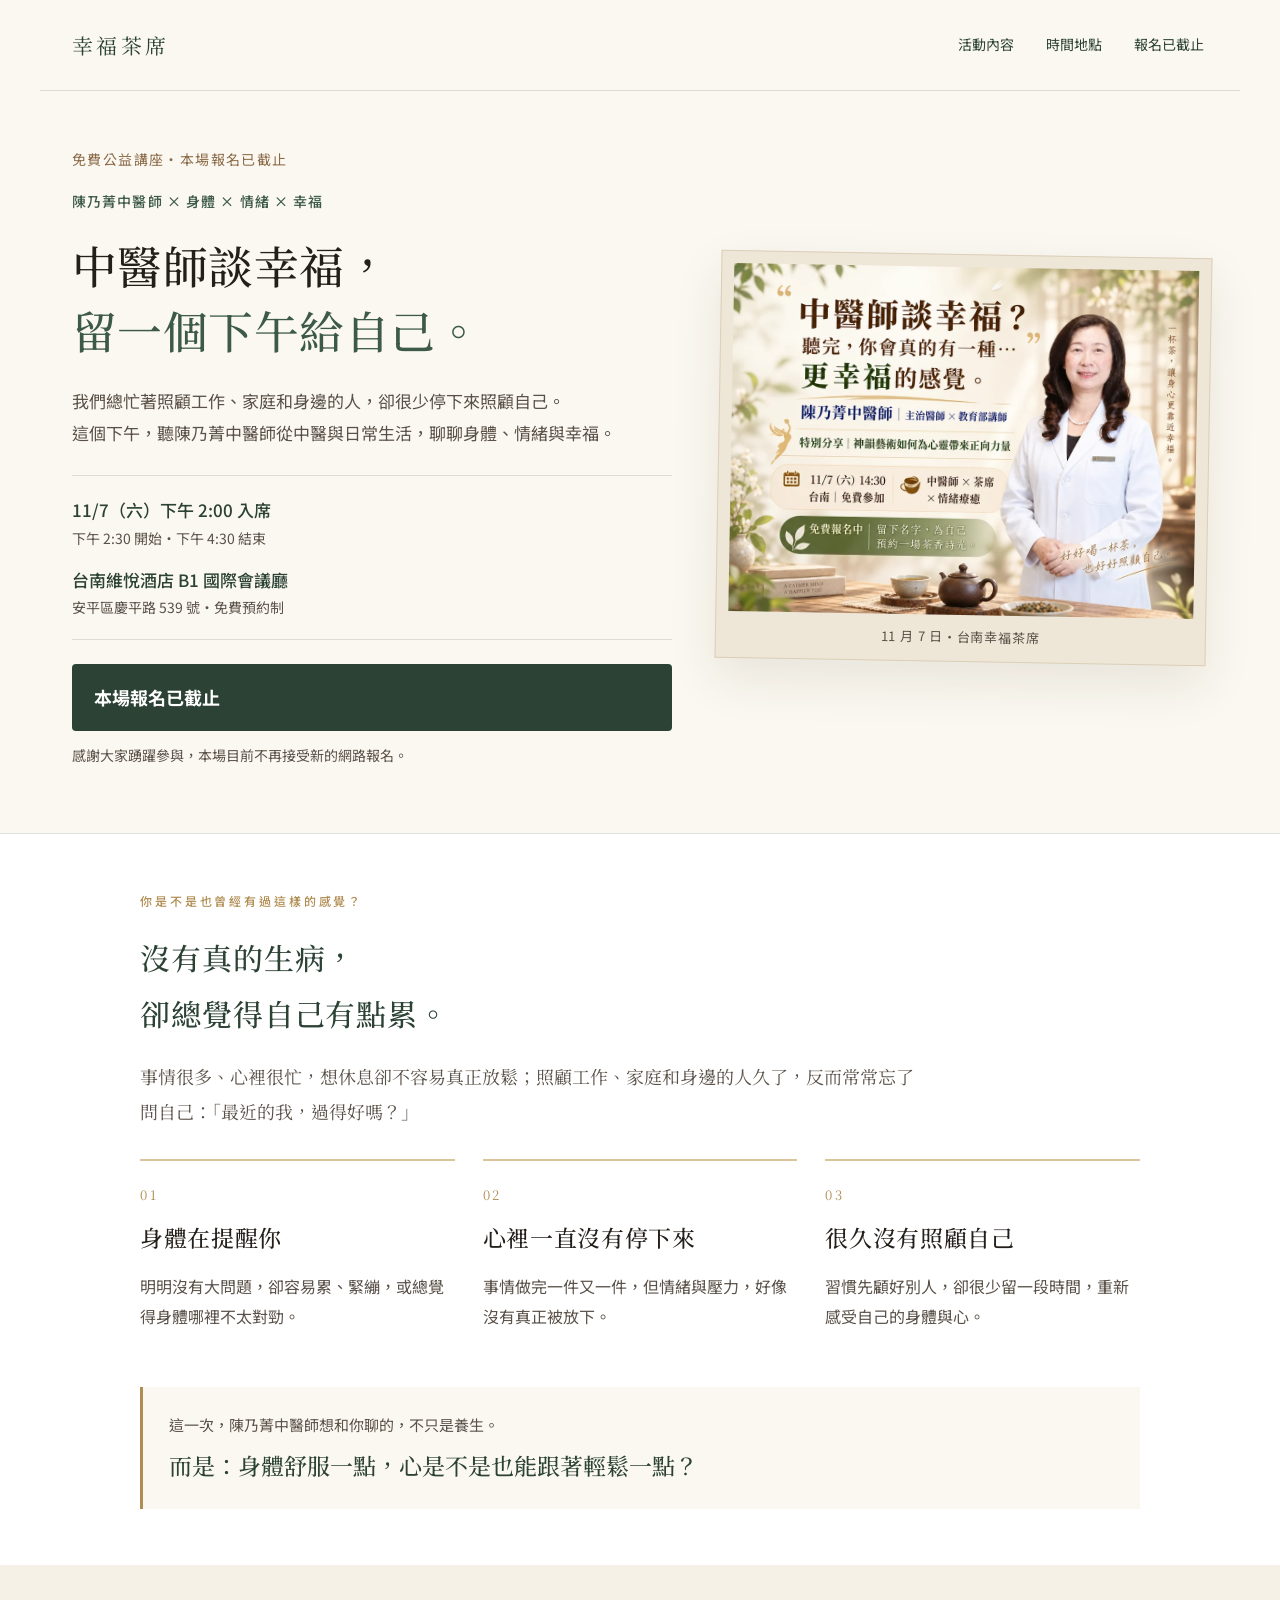
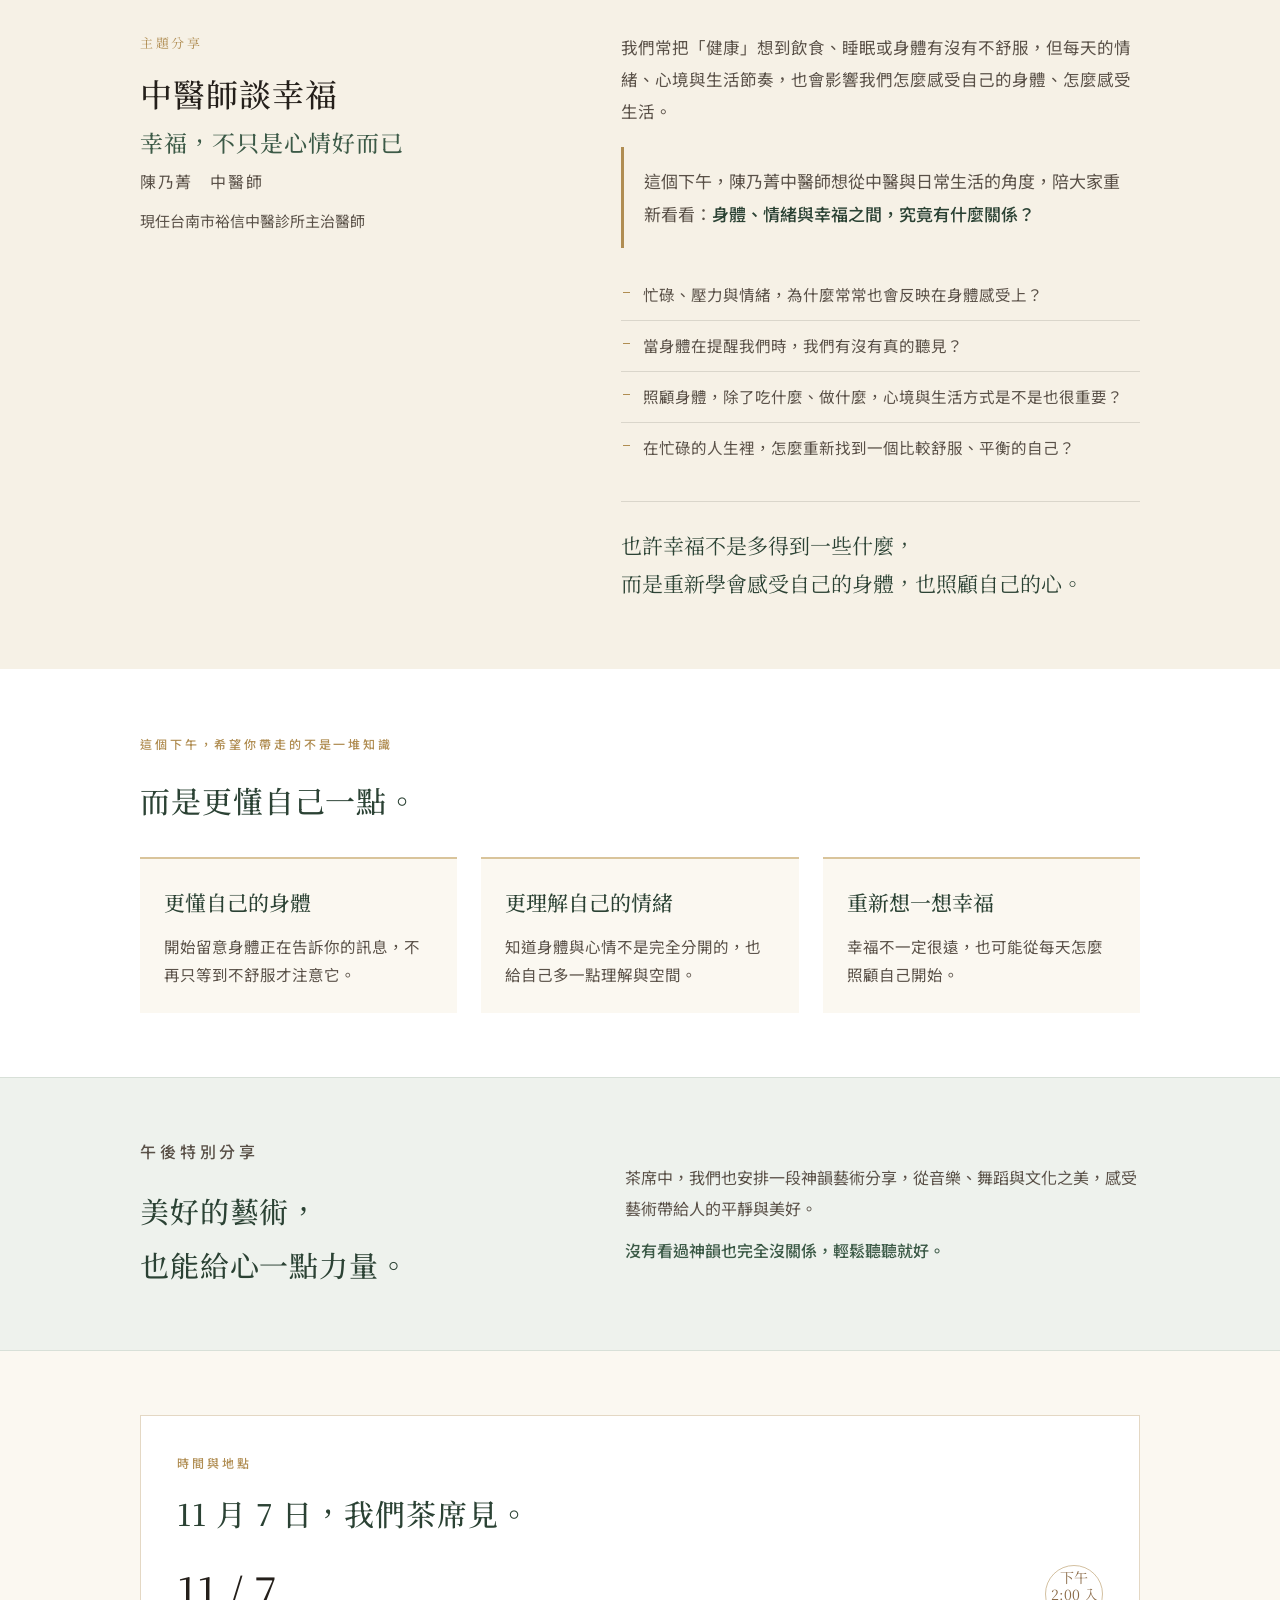
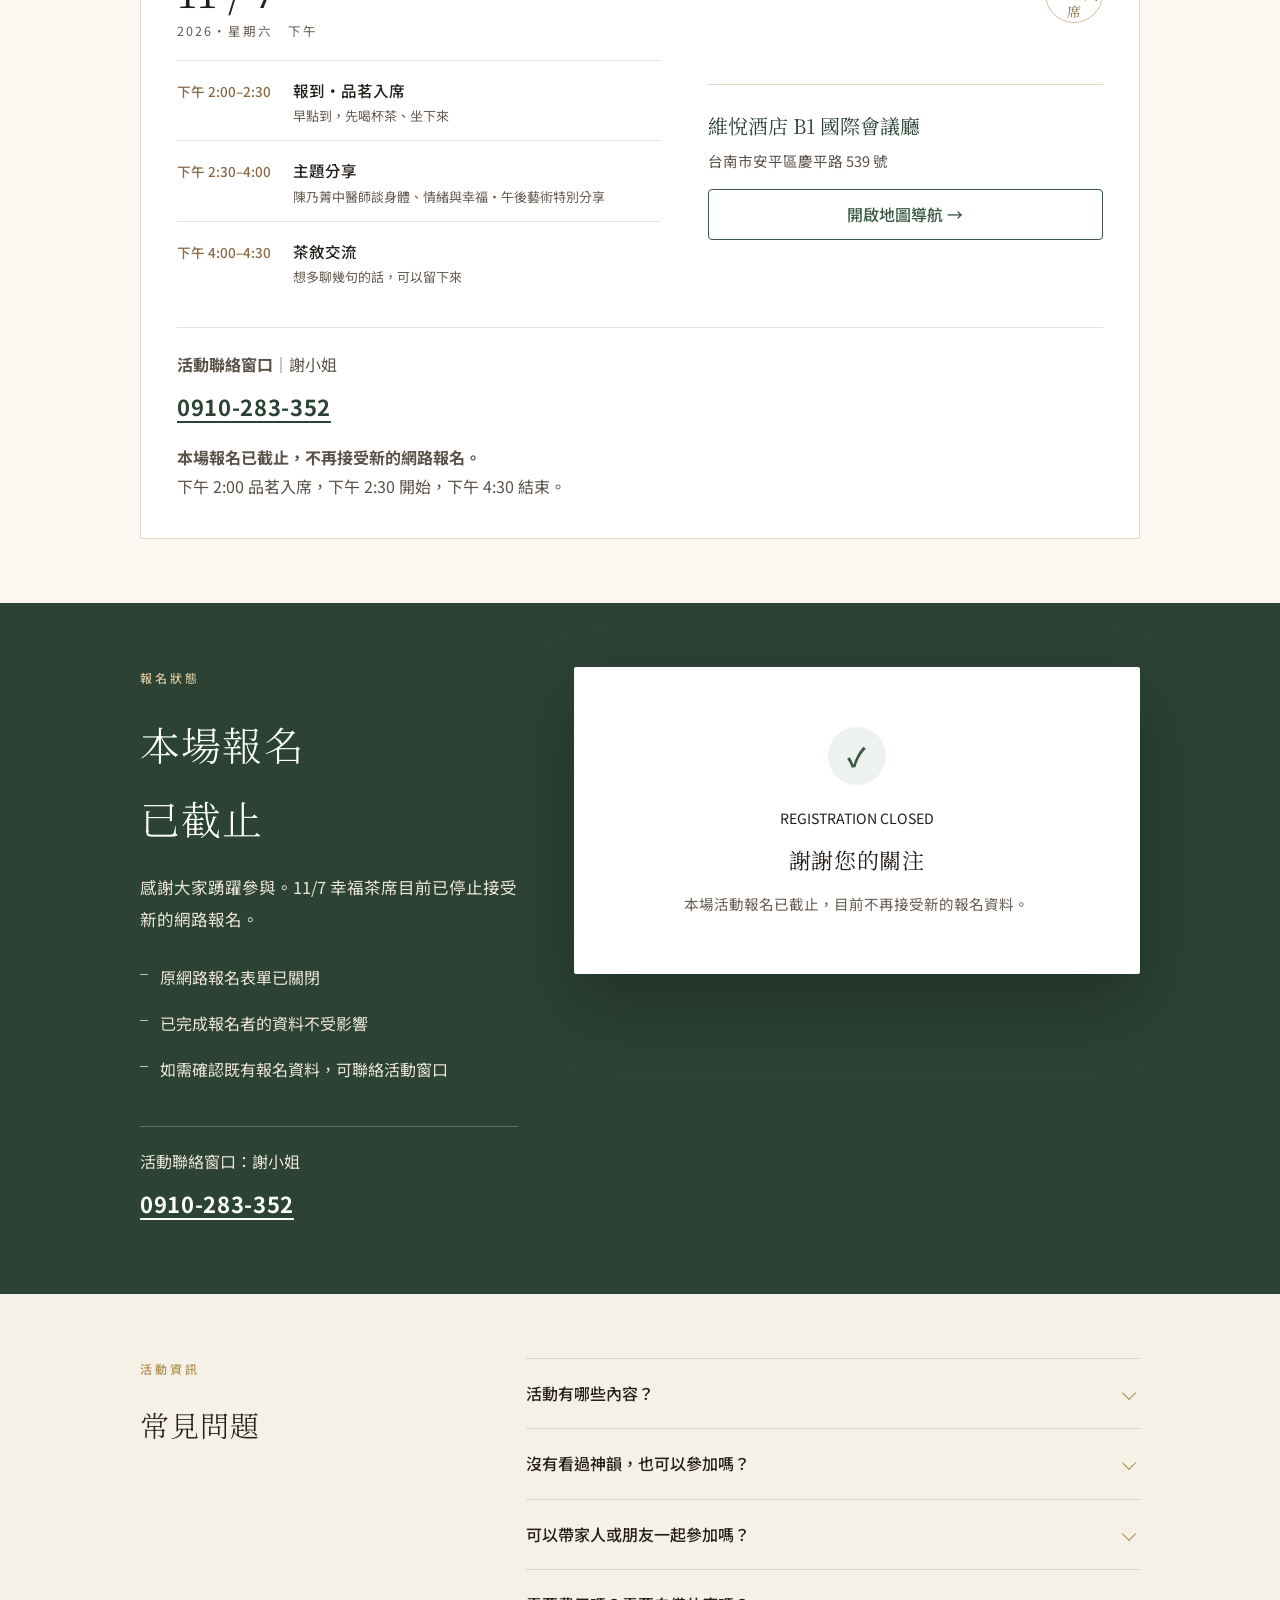
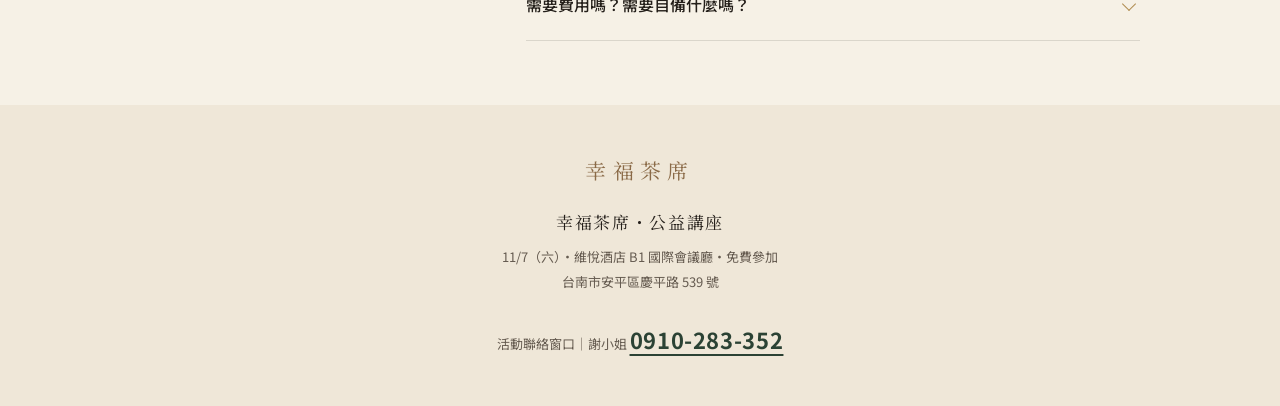
==== commit b313d2e8: "Close 11/7 registration form and show closed status" ====
--- a/index.html
+++ b/index.html
@@ -191,11 +191,11 @@
   <header class="hero hero-clean" id="top">
     <nav class="site-nav" aria-label="頁面導覽">
       <a class="site-brand" href="#top">幸福茶席</a>
-      <div class="nav-links"><a class="nav-program" href="#program">活動內容</a><a class="nav-venue" href="#event-info">時間地點</a><a href="#registration">免費報名</a></div>
+      <div class="nav-links"><a class="nav-program" href="#program">活動內容</a><a class="nav-venue" href="#event-info">時間地點</a><a href="#registration">報名已截止</a></div>
     </nav>
     <div class="hero-clean-grid">
       <div class="hero-copy-clean">
-        <p class="hero-kicker">免費公益講座・事先預約</p>
+        <p class="hero-kicker">免費公益講座・本場報名已截止</p>
         <p class="eyebrow">陳乃菁中醫師 × 身體 × 情緒 × 幸福</p>
         <h1>中醫師談幸福，<br><em>留一個下午給自己。</em></h1>
         <p class="hero-sub-clean">我們總忙著照顧工作、家庭和身邊的人，卻很少停下來照顧自己。<br>這個下午，聽陳乃菁中醫師從中醫與日常生活，聊聊身體、情緒與幸福。</p>
@@ -211,8 +211,8 @@
           </span>
         </div>
 
-        <a class="cta-clean" href="#registration">免費報名</a>
-        <p class="hero-micro">免費參加・一次可報名 1–2 位・歡迎與親友同行</p>
+        <a class="cta-clean" href="#registration" aria-label="本場報名已截止">本場報名已截止</a>
+        <p class="hero-micro">感謝大家踴躍參與，本場目前不再接受新的網路報名。</p>
       </div>
 
       <figure class="hero-portrait">
@@ -313,8 +313,8 @@
             </div>
           </div>
           <div class="event-contact">
-            <p><strong>報名窗口</strong>｜謝小姐<br><a class="contact-phone" href="tel:0910283352" aria-label="撥打報名電話 0910-283-352，謝小姐">0910-283-352</a></p>
-            <p>免費入場，敬請預約。下午 2:00 品茗入席，下午 2:30 開始，下午 4:30 結束。</p>
+            <p><strong>活動聯絡窗口</strong>｜謝小姐<br><a class="contact-phone" href="tel:0910283352" aria-label="撥打活動聯絡電話 0910-283-352，謝小姐">0910-283-352</a></p>
+            <p><strong>本場報名已截止，不再接受新的網路報名。</strong><br>下午 2:00 品茗入席，下午 2:30 開始，下午 4:30 結束。</p>
           </div>
         </div>
       </div>
@@ -323,71 +323,26 @@
     <section class="reg" id="registration">
       <div class="wrap reg-two">
         <div>
-          <p class="eyebrow on-dark">席次預約</p>
-          <h2>為自己<br>保留一席</h2>
-          <p class="lead light">活動免費參加，採事先報名。送出後請確認畫面顯示「報名完成」，主辦單位將於活動前依報名資料與您聯絡。</p>
+          <p class="eyebrow on-dark">報名狀態</p>
+          <h2>本場報名<br>已截止</h2>
+          <p class="lead light">感謝大家踴躍參與。11/7 幸福茶席目前已停止接受新的網路報名。</p>
           <ul class="reg-points">
-            <li>一次最多可報名 2 位</li>
-            <li>每位參加者填寫姓名、手機；職業選填</li>
-            <li>資料僅供本次活動聯絡與席次確認</li>
+            <li>原網路報名表單已關閉</li>
+            <li>已完成報名者的資料不受影響</li>
+            <li>如需確認既有報名資料，可聯絡活動窗口</li>
           </ul>
           <div class="reg-contact">
-            <p>電話報名／報名問題洽詢：謝小姐</p>
+            <p>活動聯絡窗口：謝小姐</p>
             <a class="contact-phone" href="tel:0910283352">0910-283-352</a>
           </div>
         </div>
 
-        <div class="form-card">
-          <form id="registrationForm" novalidate>
-            <input class="honeypot" type="text" name="website" tabindex="-1" autocomplete="off" aria-hidden="true">
-
-            <h3>填寫報名資料</h3>
-            <p class="helper">請先選擇參加人數，再填寫資料。各位參加者需使用不同的聯絡手機。姓名、手機為必填，職業可留白。</p>
-
-            <label>
-              <span>參加人數（含自己）</span>
-              <select name="partySize" required>
-                <option value="">請選擇人數</option>
-                <option value="1">1 位</option>
-                <option value="2">2 位</option>
-              </select>
-            </label>
-
-            <div id="participantList">
-              <fieldset class="participant-group" data-participant="1">
-                <legend>第1位・主要聯絡人</legend>
-                <label><span>姓名</span><input type="text" name="participant1Name" autocomplete="name" maxlength="40" placeholder="請輸入姓名" required></label>
-                <label><span>聯絡手機</span><input type="tel" name="participant1Phone" autocomplete="tel" inputmode="tel" maxlength="20" placeholder="例如：0912-345-678" required></label>
-                <label><span>職業（選填）</span><input type="text" name="participant1Occupation" autocomplete="organization-title" maxlength="50" placeholder="可留白，例如：教師、自營業、退休"></label>
-              </fieldset>
-
-              <fieldset class="participant-group" data-participant="2" hidden>
-                <legend>第2位・同行者</legend>
-                <label><span>姓名</span><input type="text" name="participant2Name" maxlength="40" placeholder="請輸入姓名" disabled></label>
-                <label><span>聯絡手機</span><input type="tel" name="participant2Phone" inputmode="tel" maxlength="20" placeholder="例如：0912-345-678" disabled></label>
-                <label><span>職業（選填）</span><input type="text" name="participant2Occupation" maxlength="50" placeholder="可留白，例如：教師、自營業、退休" disabled></label>
-              </fieldset>
-            </div>
-
-            <label class="consent">
-              <input type="checkbox" name="consent" required>
-              <span>我同意主辦單位將上述資料用於本次活動聯絡與席次確認。</span>
-            </label>
-
-            <button class="btn submit submit-button" type="submit">
-              <span class="button-text">確認報名・保留茶席</span>
-              <span class="button-loading" hidden>資料送出中…</span>
-            </button>
-            <p class="required-note">送出後請等候結果，避免重複按送出；看到「報名完成」即表示資料已送達。</p>
-            <p class="status" id="formStatus" role="status" aria-live="polite"></p>
-          </form>
-
-          <div class="success-state" id="successState" hidden>
+        <div class="form-card" aria-live="polite">
+          <div class="success-state">
             <div class="success-icon" aria-hidden="true">✓</div>
-            <small>報名完成</small>
-            <h3>謝謝您，期待茶會相見</h3>
-            <p>我們已收到您的報名資料。請記下 11/7 的午後茶席，活動前將依報名資料與您聯絡。</p>
-            <button class="btn outline" id="newRegistration" type="button">再新增一筆報名</button>
+            <small>REGISTRATION CLOSED</small>
+            <h3>謝謝您的關注</h3>
+            <p>本場活動報名已截止，目前不再接受新的報名資料。</p>
           </div>
         </div>
       </div>
@@ -396,7 +351,7 @@
     <section class="faq">
       <div class="wrap faq-two">
         <div>
-          <p class="eyebrow">報名前，你可能想知道</p>
+          <p class="eyebrow">活動資訊</p>
           <h2>常見問題</h2>
         </div>
         <div>
@@ -410,11 +365,11 @@
           </details>
           <details>
             <summary>可以帶家人或朋友一起參加嗎？</summary>
-            <p>可以。一次最多可報名 2 位，請填寫每一位實際參加者的姓名、手機，以利確認茶席；職業為選填。</p>
+            <p>本場目前報名已截止；已完成報名者如需確認資料，可聯絡活動窗口。</p>
           </details>
           <details>
             <summary>需要費用嗎？需要自備什麼嗎？</summary>
-            <p>本場為公益講座，免費參加，採事先預約制。現場備有茶席，帶著自己來就可以。</p>
+            <p>本場為公益講座；目前報名已截止，不再接受新的網路報名。</p>
           </details>
         </div>
       </div>
@@ -425,13 +380,13 @@
       <b>幸福茶席・公益講座</b>
       <small>11/7（六）・維悅酒店 B1 國際會議廳・免費參加<br>台南市安平區慶平路 539 號</small>
       <div class="foot-contact">
-        <small>報名窗口｜謝小姐 <a class="contact-phone" href="tel:0910283352">0910-283-352</a></small>
+        <small>活動聯絡窗口｜謝小姐 <a class="contact-phone" href="tel:0910283352">0910-283-352</a></small>
       </div>
     </footer>
   </main>
 
   <div class="sticky" id="stickyCta">
-    <a href="#registration">免費報名・保留一席</a>
+    <a href="#registration">本場報名已截止</a>
   </div>
 
   <script>
@@ -453,6 +408,7 @@
   </script>
 
   <script src="config.js"></script>
-  <script src="assets/app.js?v=20261005-max-two"></script>
+  <script src="assets/app.js?v=20261031-registration-closed"></script>
+  <script src="assets/invite-card.js?v=20261026"></script>
 </body>
 </html>
